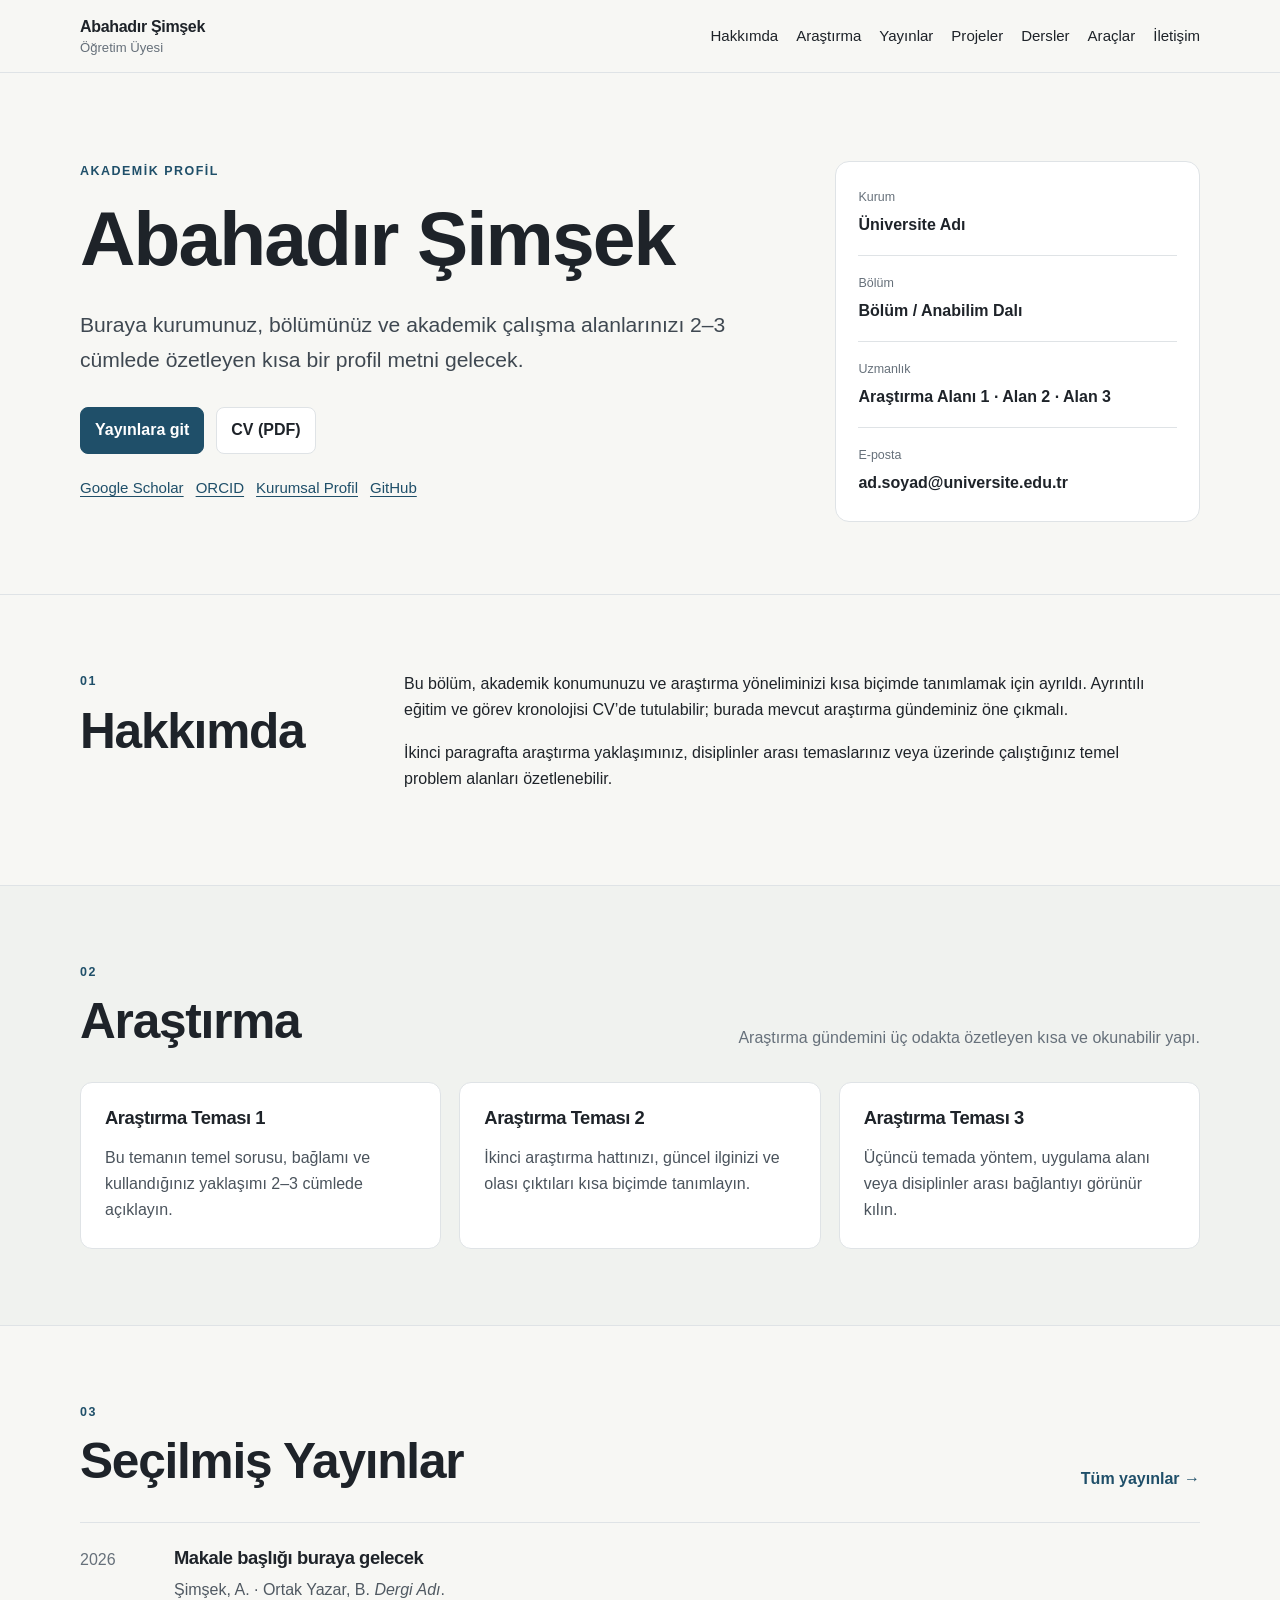
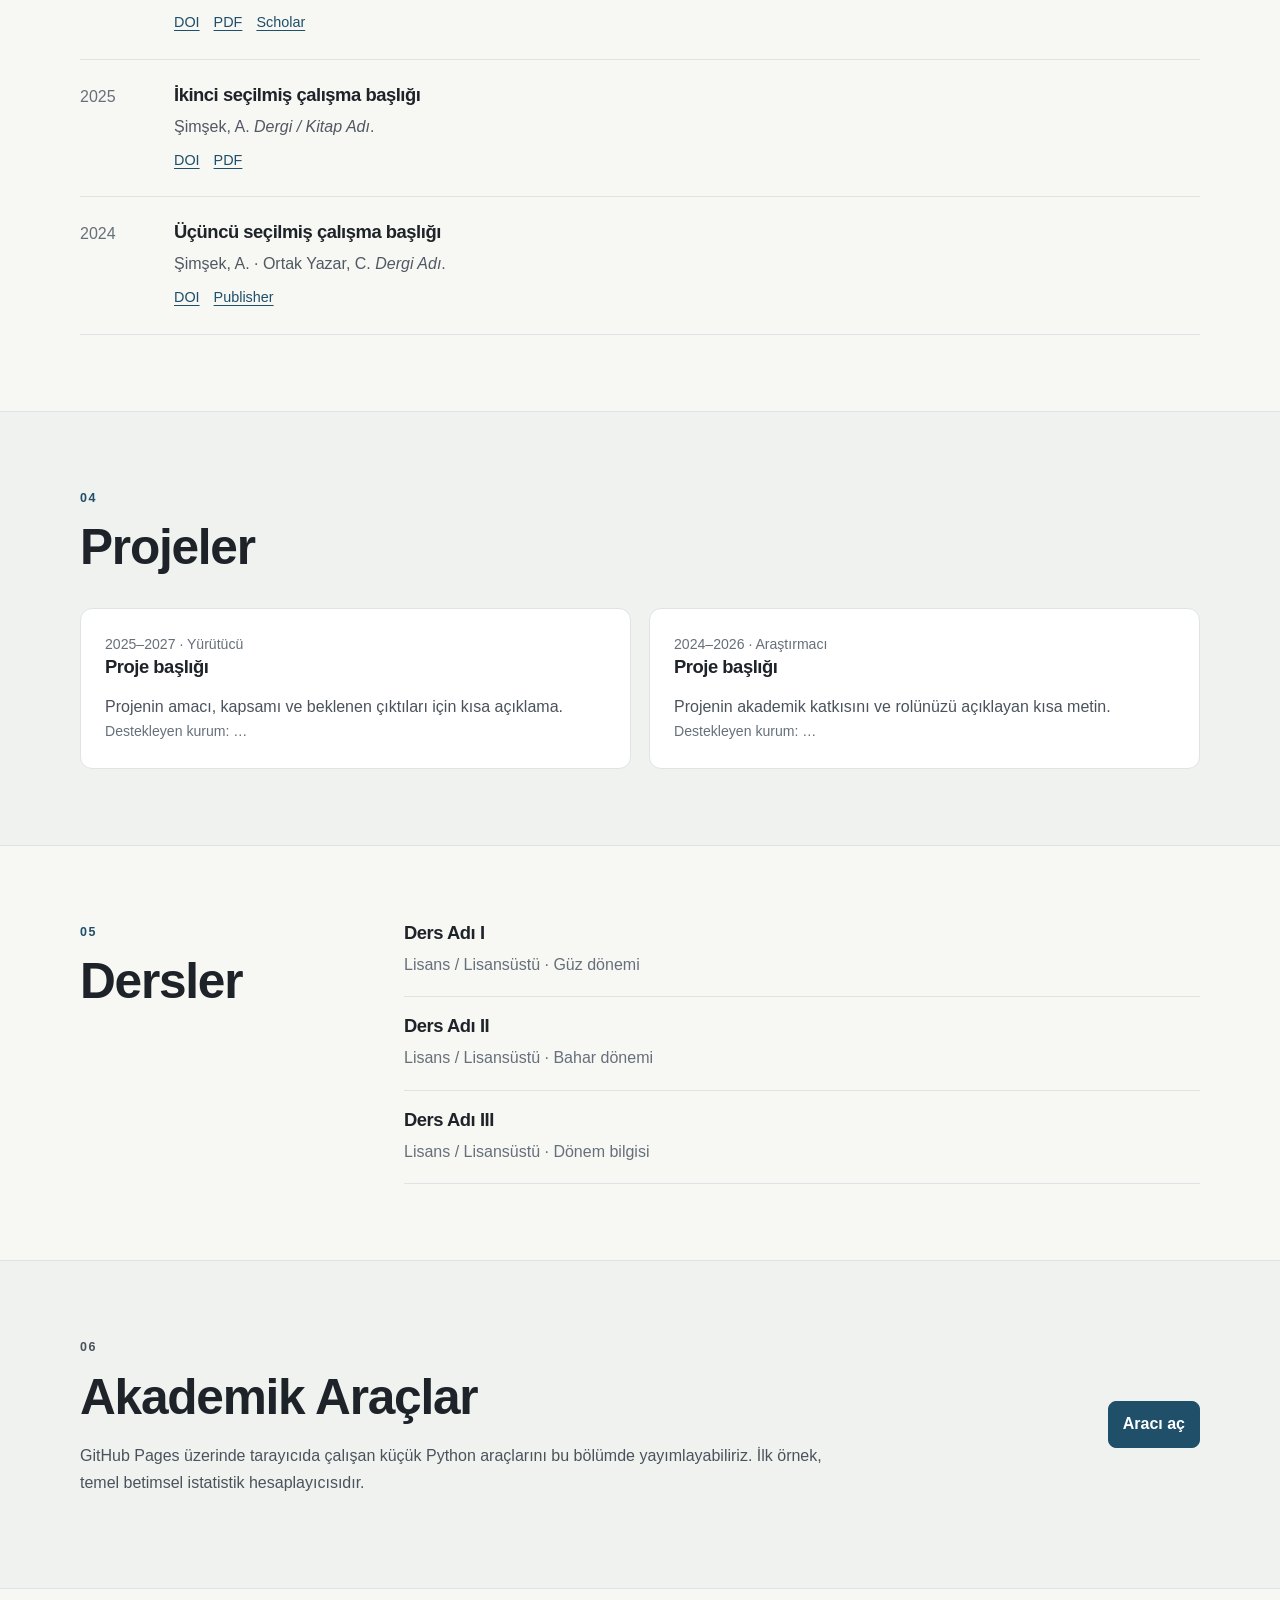
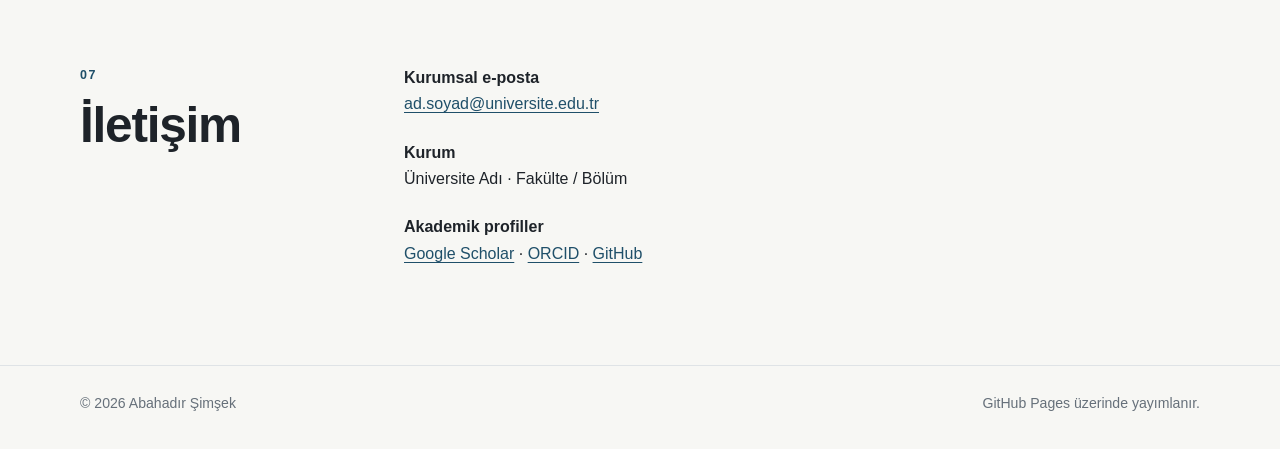
==== index.html @ 6bd39fc2 "Add files via upload" ====
<!doctype html>
<html lang="tr">
<head>
  <meta charset="utf-8">
  <meta name="viewport" content="width=device-width, initial-scale=1">
  <meta name="description" content="Abahadır Şimşek — akademik kişisel web sayfası. Araştırma, yayınlar, projeler, dersler ve akademik araçlar.">
  <title>Abahadır Şimşek | Akademik Profil</title>
  <link rel="stylesheet" href="assets/style.css">
</head>
<body>
  <a class="skip-link" href="#main">İçeriğe geç</a>

  <header class="site-header">
    <div class="container header-inner">
      <a class="brand" href="index.html" aria-label="Ana sayfa">
        <span class="brand-name">Abahadır Şimşek</span>
        <span class="brand-role">Öğretim Üyesi</span>
      </a>

      <nav class="nav" aria-label="Ana menü">
        <a href="#hakkimda">Hakkımda</a>
        <a href="#arastirma">Araştırma</a>
        <a href="#yayinlar">Yayınlar</a>
        <a href="#projeler">Projeler</a>
        <a href="#dersler">Dersler</a>
        <a href="tools.html">Araçlar</a>
        <a href="#iletisim">İletişim</a>
      </nav>
    </div>
  </header>

  <main id="main">
    <section class="hero">
      <div class="container hero-grid">
        <div>
          <p class="eyebrow">Akademik profil</p>
          <h1>Abahadır Şimşek</h1>
          <p class="lead">
            Buraya kurumunuz, bölümünüz ve akademik çalışma alanlarınızı
            2–3 cümlede özetleyen kısa bir profil metni gelecek.
          </p>

          <div class="hero-links" aria-label="Akademik bağlantılar">
            <a class="button primary" href="#yayinlar">Yayınlara git</a>
            <a class="button" href="cv.pdf">CV (PDF)</a>
          </div>

          <div class="profile-links">
            <a href="#" aria-label="Google Scholar profili">Google Scholar</a>
            <a href="#" aria-label="ORCID profili">ORCID</a>
            <a href="#" aria-label="Kurumsal profil">Kurumsal Profil</a>
            <a href="#" aria-label="GitHub profili">GitHub</a>
          </div>
        </div>

        <aside class="summary-card" aria-label="Kısa akademik özet">
          <div class="summary-item">
            <span class="summary-label">Kurum</span>
            <strong>Üniversite Adı</strong>
          </div>
          <div class="summary-item">
            <span class="summary-label">Bölüm</span>
            <strong>Bölüm / Anabilim Dalı</strong>
          </div>
          <div class="summary-item">
            <span class="summary-label">Uzmanlık</span>
            <strong>Araştırma Alanı 1 · Alan 2 · Alan 3</strong>
          </div>
          <div class="summary-item">
            <span class="summary-label">E-posta</span>
            <strong>ad.soyad@universite.edu.tr</strong>
          </div>
        </aside>
      </div>
    </section>

    <section id="hakkimda" class="section">
      <div class="container section-grid">
        <div>
          <p class="section-kicker">01</p>
          <h2>Hakkımda</h2>
        </div>
        <div class="prose">
          <p>
            Bu bölüm, akademik konumunuzu ve araştırma yöneliminizi kısa biçimde
            tanımlamak için ayrıldı. Ayrıntılı eğitim ve görev kronolojisi CV’de
            tutulabilir; burada mevcut araştırma gündeminiz öne çıkmalı.
          </p>
          <p>
            İkinci paragrafta araştırma yaklaşımınız, disiplinler arası temaslarınız
            veya üzerinde çalıştığınız temel problem alanları özetlenebilir.
          </p>
        </div>
      </div>
    </section>

    <section id="arastirma" class="section alt">
      <div class="container">
        <div class="section-heading">
          <div>
            <p class="section-kicker">02</p>
            <h2>Araştırma</h2>
          </div>
          <p class="section-intro">Araştırma gündemini üç odakta özetleyen kısa ve okunabilir yapı.</p>
        </div>

        <div class="cards three">
          <article class="card">
            <h3>Araştırma Teması 1</h3>
            <p>Bu temanın temel sorusu, bağlamı ve kullandığınız yaklaşımı 2–3 cümlede açıklayın.</p>
          </article>
          <article class="card">
            <h3>Araştırma Teması 2</h3>
            <p>İkinci araştırma hattınızı, güncel ilginizi ve olası çıktıları kısa biçimde tanımlayın.</p>
          </article>
          <article class="card">
            <h3>Araştırma Teması 3</h3>
            <p>Üçüncü temada yöntem, uygulama alanı veya disiplinler arası bağlantıyı görünür kılın.</p>
          </article>
        </div>
      </div>
    </section>

    <section id="yayinlar" class="section">
      <div class="container">
        <div class="section-heading">
          <div>
            <p class="section-kicker">03</p>
            <h2>Seçilmiş Yayınlar</h2>
          </div>
          <a class="text-link" href="#">Tüm yayınlar →</a>
        </div>

        <div class="publication-list">
          <article class="publication">
            <span class="pub-year">2026</span>
            <div>
              <h3>Makale başlığı buraya gelecek</h3>
              <p>Şimşek, A. · Ortak Yazar, B. <em>Dergi Adı</em>.</p>
              <div class="pub-links">
                <a href="#">DOI</a>
                <a href="#">PDF</a>
                <a href="#">Scholar</a>
              </div>
            </div>
          </article>

          <article class="publication">
            <span class="pub-year">2025</span>
            <div>
              <h3>İkinci seçilmiş çalışma başlığı</h3>
              <p>Şimşek, A. <em>Dergi / Kitap Adı</em>.</p>
              <div class="pub-links">
                <a href="#">DOI</a>
                <a href="#">PDF</a>
              </div>
            </div>
          </article>

          <article class="publication">
            <span class="pub-year">2024</span>
            <div>
              <h3>Üçüncü seçilmiş çalışma başlığı</h3>
              <p>Şimşek, A. · Ortak Yazar, C. <em>Dergi Adı</em>.</p>
              <div class="pub-links">
                <a href="#">DOI</a>
                <a href="#">Publisher</a>
              </div>
            </div>
          </article>
        </div>
      </div>
    </section>

    <section id="projeler" class="section alt">
      <div class="container">
        <div class="section-heading">
          <div>
            <p class="section-kicker">04</p>
            <h2>Projeler</h2>
          </div>
        </div>

        <div class="cards two">
          <article class="card">
            <p class="meta">2025–2027 · Yürütücü</p>
            <h3>Proje başlığı</h3>
            <p>Projenin amacı, kapsamı ve beklenen çıktıları için kısa açıklama.</p>
            <p class="meta">Destekleyen kurum: …</p>
          </article>
          <article class="card">
            <p class="meta">2024–2026 · Araştırmacı</p>
            <h3>Proje başlığı</h3>
            <p>Projenin akademik katkısını ve rolünüzü açıklayan kısa metin.</p>
            <p class="meta">Destekleyen kurum: …</p>
          </article>
        </div>
      </div>
    </section>

    <section id="dersler" class="section">
      <div class="container section-grid">
        <div>
          <p class="section-kicker">05</p>
          <h2>Dersler</h2>
        </div>
        <div class="course-list">
          <article>
            <h3>Ders Adı I</h3>
            <p>Lisans / Lisansüstü · Güz dönemi</p>
          </article>
          <article>
            <h3>Ders Adı II</h3>
            <p>Lisans / Lisansüstü · Bahar dönemi</p>
          </article>
          <article>
            <h3>Ders Adı III</h3>
            <p>Lisans / Lisansüstü · Dönem bilgisi</p>
          </article>
        </div>
      </div>
    </section>

    <section class="section alt">
      <div class="container tools-callout">
        <div>
          <p class="section-kicker">06</p>
          <h2>Akademik Araçlar</h2>
          <p>
            GitHub Pages üzerinde tarayıcıda çalışan küçük Python araçlarını
            bu bölümde yayımlayabiliriz. İlk örnek, temel betimsel istatistik hesaplayıcısıdır.
          </p>
        </div>
        <a class="button primary" href="tools.html">Aracı aç</a>
      </div>
    </section>

    <section id="iletisim" class="section">
      <div class="container section-grid">
        <div>
          <p class="section-kicker">07</p>
          <h2>İletişim</h2>
        </div>
        <div class="contact-block">
          <p><strong>Kurumsal e-posta</strong><br><a href="mailto:ad.soyad@universite.edu.tr">ad.soyad@universite.edu.tr</a></p>
          <p><strong>Kurum</strong><br>Üniversite Adı · Fakülte / Bölüm</p>
          <p><strong>Akademik profiller</strong><br>
            <a href="#">Google Scholar</a> ·
            <a href="#">ORCID</a> ·
            <a href="#">GitHub</a>
          </p>
        </div>
      </div>
    </section>
  </main>

  <footer class="site-footer">
    <div class="container footer-inner">
      <span>© <span id="year"></span> Abahadır Şimşek</span>
      <span>GitHub Pages üzerinde yayımlanır.</span>
    </div>
  </footer>

  <script>
    document.getElementById("year").textContent = new Date().getFullYear();
  </script>
</body>
</html>
---- assets/style.css ----
/* Abahadır Şimşek — sade akademik tema */
:root {
  --bg: #f7f7f4;
  --surface: #ffffff;
  --text: #1e2329;
  --muted: #66707a;
  --line: #dfe3e6;
  --accent: #1f4f69;
  --accent-dark: #173b4e;
  --max: 1120px;
}

* { box-sizing: border-box; }
html { scroll-behavior: smooth; }

body {
  margin: 0;
  background: var(--bg);
  color: var(--text);
  font-family: Inter, ui-sans-serif, -apple-system, BlinkMacSystemFont, "Segoe UI", sans-serif;
  line-height: 1.65;
  -webkit-font-smoothing: antialiased;
}

a { color: var(--accent); text-underline-offset: 3px; }
a:hover { color: var(--accent-dark); }

.container {
  width: min(calc(100% - 40px), var(--max));
  margin-inline: auto;
}

.skip-link {
  position: absolute;
  left: -9999px;
  top: 0;
}
.skip-link:focus {
  left: 16px;
  top: 16px;
  z-index: 999;
  background: var(--surface);
  padding: 10px 14px;
  border: 1px solid var(--line);
}

.site-header {
  position: sticky;
  top: 0;
  z-index: 20;
  background: rgba(247,247,244,.94);
  backdrop-filter: blur(10px);
  border-bottom: 1px solid var(--line);
}

.header-inner {
  min-height: 72px;
  display: flex;
  align-items: center;
  justify-content: space-between;
  gap: 24px;
}

.brand {
  display: flex;
  flex-direction: column;
  text-decoration: none;
  color: var(--text);
  line-height: 1.2;
}
.brand-name { font-weight: 760; letter-spacing: -.02em; }
.brand-role { color: var(--muted); font-size: .82rem; margin-top: 4px; }

.nav {
  display: flex;
  gap: 18px;
  flex-wrap: wrap;
  justify-content: flex-end;
}
.nav a {
  color: var(--text);
  text-decoration: none;
  font-size: .94rem;
}
.nav a:hover { color: var(--accent); }

.hero {
  padding: 88px 0 72px;
  border-bottom: 1px solid var(--line);
}

.hero-grid {
  display: grid;
  grid-template-columns: minmax(0, 1.5fr) minmax(280px, .8fr);
  gap: 72px;
  align-items: start;
}

.eyebrow, .section-kicker {
  margin: 0 0 10px;
  color: var(--accent);
  font-size: .78rem;
  font-weight: 750;
  letter-spacing: .12em;
  text-transform: uppercase;
}

h1, h2, h3 { line-height: 1.2; letter-spacing: -.025em; }
h1 { font-size: clamp(2.7rem, 6vw, 5rem); margin: 0; font-weight: 760; }
h2 { font-size: clamp(2rem, 4vw, 3.1rem); margin: 0; }
h3 { font-size: 1.15rem; margin: 0 0 8px; }

.lead {
  max-width: 760px;
  margin: 24px 0 0;
  color: #3f4851;
  font-size: clamp(1.1rem, 2vw, 1.32rem);
}

.hero-links, .profile-links {
  display: flex;
  gap: 12px;
  flex-wrap: wrap;
}
.hero-links { margin-top: 30px; }
.profile-links { margin-top: 22px; font-size: .94rem; }

.button {
  display: inline-flex;
  align-items: center;
  justify-content: center;
  min-height: 42px;
  padding: 9px 14px;
  border: 1px solid var(--line);
  border-radius: 8px;
  text-decoration: none;
  background: var(--surface);
  color: var(--text);
  font-weight: 650;
}
.button.primary {
  background: var(--accent);
  border-color: var(--accent);
  color: #fff;
}
.button.primary:hover { background: var(--accent-dark); color: #fff; }

.summary-card {
  background: var(--surface);
  border: 1px solid var(--line);
  border-radius: 14px;
  padding: 8px 22px;
}
.summary-item {
  padding: 17px 0;
  border-bottom: 1px solid var(--line);
}
.summary-item:last-child { border-bottom: 0; }
.summary-label {
  display: block;
  color: var(--muted);
  font-size: .78rem;
  margin-bottom: 4px;
}

.section { padding: 76px 0; }
.section.alt {
  background: #f0f2ef;
  border-top: 1px solid var(--line);
  border-bottom: 1px solid var(--line);
}

.section-grid {
  display: grid;
  grid-template-columns: 260px minmax(0, 1fr);
  gap: 64px;
}

.section-heading {
  display: flex;
  align-items: end;
  justify-content: space-between;
  gap: 30px;
  margin-bottom: 30px;
}

.section-intro {
  max-width: 500px;
  color: var(--muted);
  margin: 0;
}

.prose { max-width: 760px; }
.prose p:first-child { margin-top: 0; }

.cards {
  display: grid;
  gap: 18px;
}
.cards.three { grid-template-columns: repeat(3, 1fr); }
.cards.two { grid-template-columns: repeat(2, 1fr); }

.card {
  background: var(--surface);
  border: 1px solid var(--line);
  border-radius: 12px;
  padding: 24px;
}
.card p { margin-bottom: 0; color: #4a535c; }

.publication-list {
  border-top: 1px solid var(--line);
}
.publication {
  display: grid;
  grid-template-columns: 76px minmax(0, 1fr);
  gap: 18px;
  padding: 24px 0;
  border-bottom: 1px solid var(--line);
}
.pub-year {
  color: var(--muted);
  font-variant-numeric: tabular-nums;
}
.publication p { margin: 5px 0 8px; color: #505962; }
.pub-links { display: flex; gap: 14px; flex-wrap: wrap; font-size: .9rem; }

.meta {
  color: var(--muted) !important;
  font-size: .88rem;
  margin-top: 0;
}

.course-list article {
  padding: 18px 0;
  border-bottom: 1px solid var(--line);
}
.course-list article:first-child { padding-top: 0; }
.course-list p { margin: 4px 0 0; color: var(--muted); }

.tools-callout {
  display: flex;
  align-items: center;
  justify-content: space-between;
  gap: 40px;
}
.tools-callout p { max-width: 760px; color: #4a535c; }

.contact-block p { margin: 0 0 22px; }

.text-link { font-weight: 650; text-decoration: none; }

.site-footer {
  border-top: 1px solid var(--line);
  padding: 26px 0 34px;
  color: var(--muted);
  font-size: .88rem;
}
.footer-inner {
  display: flex;
  justify-content: space-between;
  gap: 20px;
  flex-wrap: wrap;
}

.tool-shell {
  max-width: 820px;
  margin: 0 auto;
}
.tool-panel {
  background: var(--surface);
  border: 1px solid var(--line);
  border-radius: 14px;
  padding: 26px;
}
.field-label {
  display: block;
  font-weight: 700;
  margin-bottom: 8px;
}
textarea {
  width: 100%;
  min-height: 140px;
  resize: vertical;
  border: 1px solid #cdd3d8;
  border-radius: 8px;
  padding: 12px;
  font: inherit;
  background: #fff;
  color: var(--text);
}
.tool-actions { margin-top: 14px; display: flex; gap: 10px; flex-wrap: wrap; }
.result {
  margin-top: 20px;
  border-top: 1px solid var(--line);
  padding-top: 20px;
  min-height: 60px;
}
.result-grid {
  display: grid;
  grid-template-columns: repeat(4, 1fr);
  gap: 12px;
}
.metric {
  border: 1px solid var(--line);
  border-radius: 10px;
  padding: 14px;
  background: #fafaf8;
}
.metric span { display: block; color: var(--muted); font-size: .78rem; }
.metric strong { display: block; margin-top: 4px; font-size: 1.1rem; }

@media (max-width: 900px) {
  .header-inner { align-items: flex-start; flex-direction: column; padding: 16px 0; }
  .nav { justify-content: flex-start; }
  .hero-grid, .section-grid { grid-template-columns: 1fr; gap: 34px; }
  .cards.three { grid-template-columns: 1fr; }
  .cards.two { grid-template-columns: 1fr; }
  .result-grid { grid-template-columns: repeat(2, 1fr); }
}

@media (max-width: 620px) {
  .container { width: min(calc(100% - 28px), var(--max)); }
  .hero { padding: 58px 0 48px; }
  .section { padding: 56px 0; }
  .section-heading, .tools-callout { align-items: flex-start; flex-direction: column; }
  .publication { grid-template-columns: 1fr; gap: 6px; }
  .result-grid { grid-template-columns: 1fr; }
}
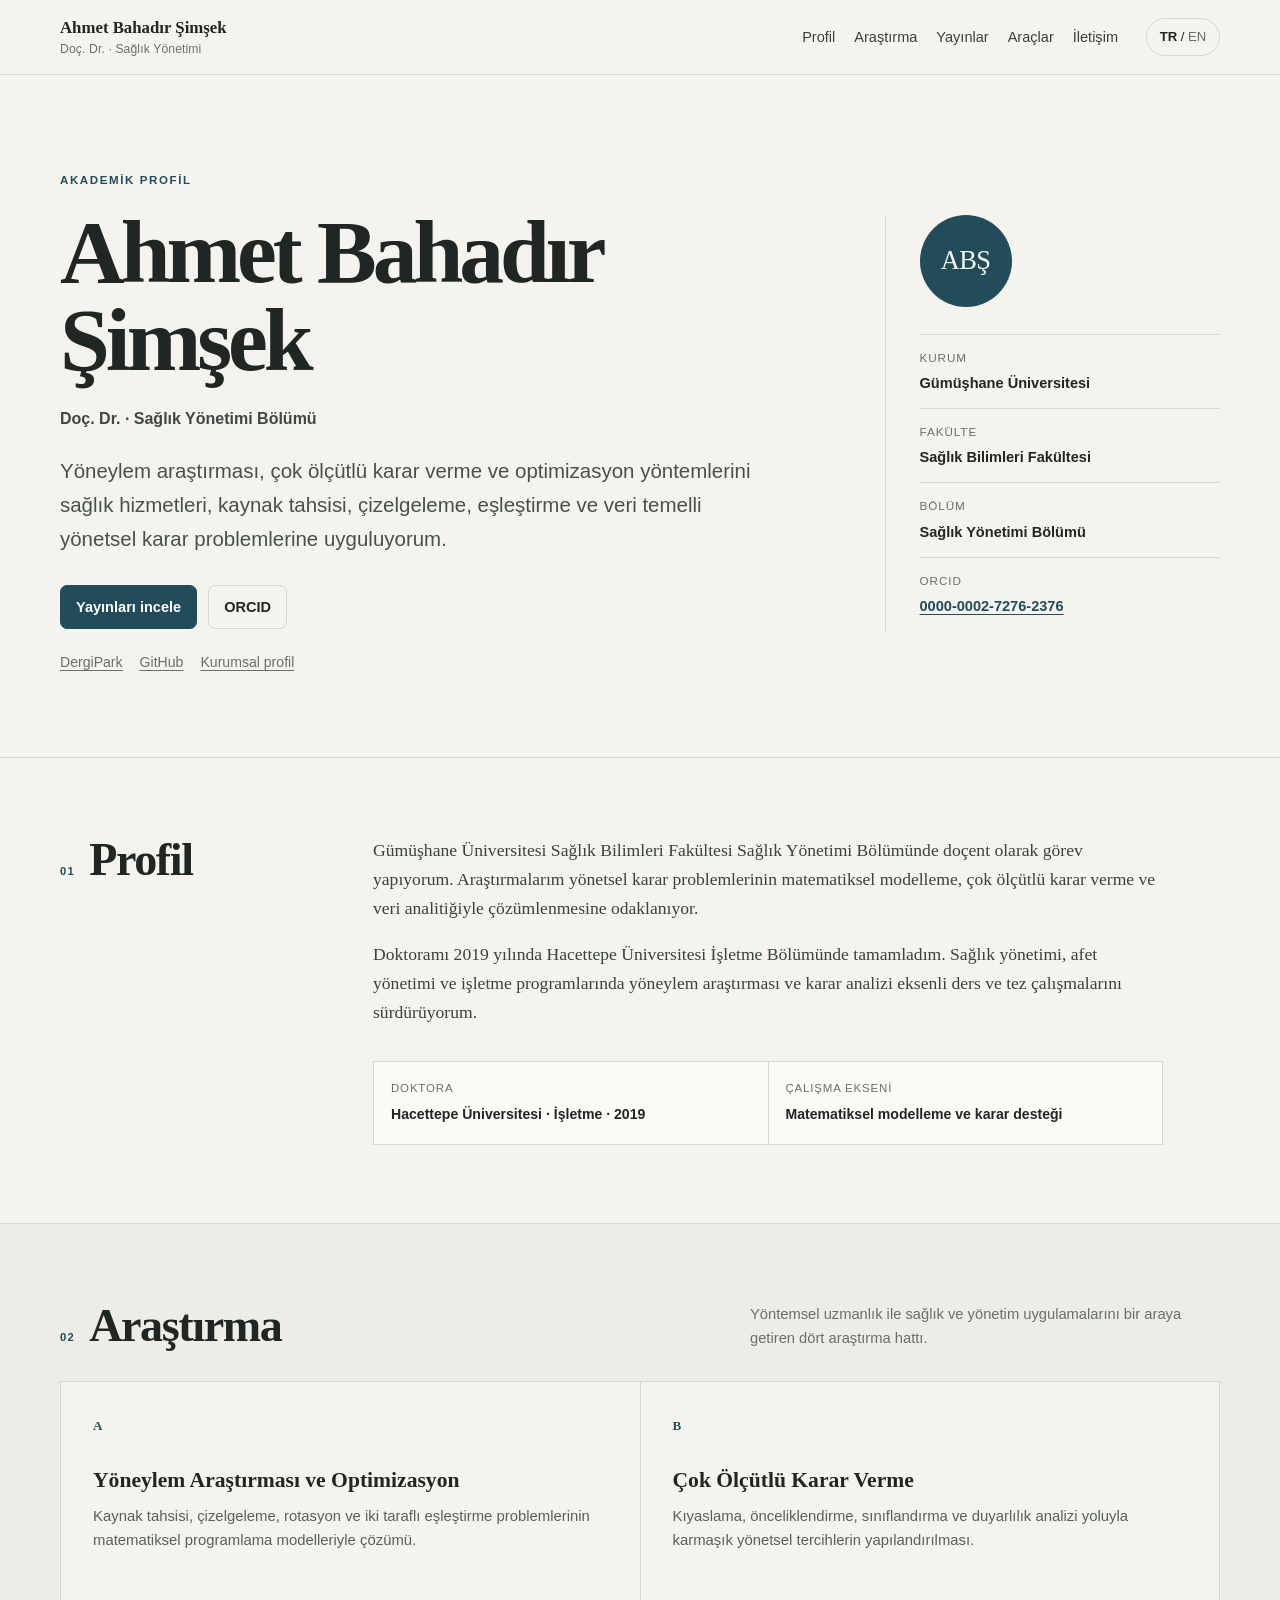
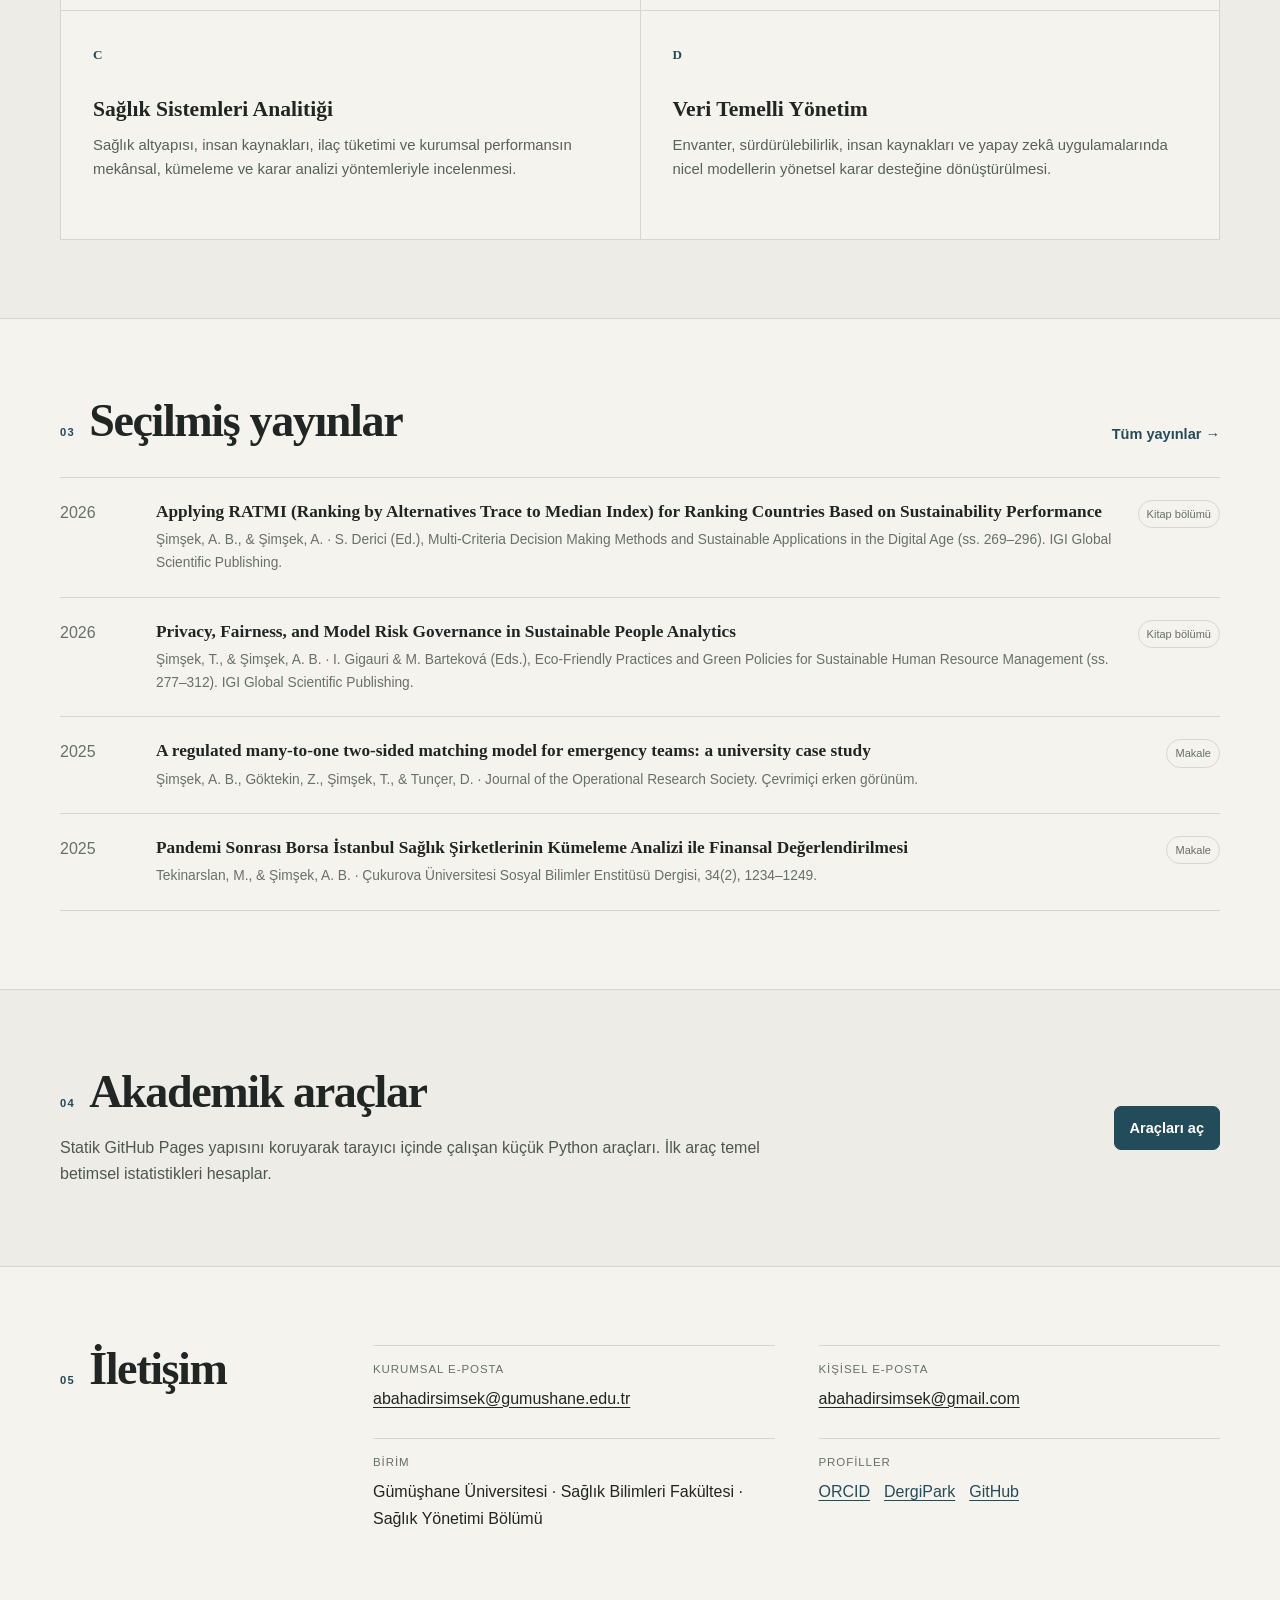
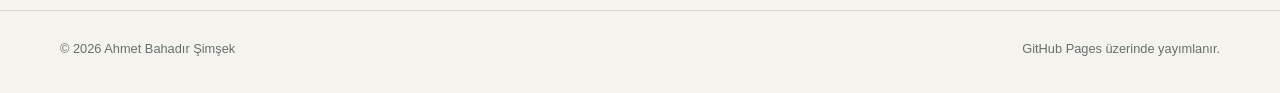
==== commit 7822760b: "Add files via upload" ====
--- a/index.html
+++ b/index.html
@@ -3,266 +3,260 @@
 <head>
   <meta charset="utf-8">
   <meta name="viewport" content="width=device-width, initial-scale=1">
-  <meta name="description" content="Abahadır Şimşek — akademik kişisel web sayfası. Araştırma, yayınlar, projeler, dersler ve akademik araçlar.">
-  <title>Abahadır Şimşek | Akademik Profil</title>
+  <meta name="description" content="Doç. Dr. Ahmet Bahadır Şimşek — Gümüşhane Üniversitesi, Sağlık Yönetimi. Yöneylem araştırması, çok ölçütlü karar verme, nicel karar yöntemleri ve optimizasyon.">
+  <meta name="theme-color" content="#f5f3ee">
+  <title>Ahmet Bahadır Şimşek | Akademik Profil</title>
   <link rel="stylesheet" href="assets/style.css">
+  <script type="application/ld+json">
+  {
+    "@context": "https://schema.org",
+    "@type": "Person",
+    "name": "Ahmet Bahadır Şimşek",
+    "honorificPrefix": "Doç. Dr.",
+    "jobTitle": "Associate Professor",
+    "email": "mailto:abahadirsimsek@gumushane.edu.tr",
+    "affiliation": {
+      "@type": "CollegeOrUniversity",
+      "name": "Gümüşhane Üniversitesi"
+    },
+    "sameAs": [
+      "https://orcid.org/0000-0002-7276-2376",
+      "https://dergipark.org.tr/tr/pub/@abahadirsimsek",
+      "https://github.com/abahadirsimsek",
+      "https://saglikyonetimi.gumushane.edu.tr/sayfa/akademik-personel"
+    ]
+  }
+  </script>
 </head>
 <body>
-  <a class="skip-link" href="#main">İçeriğe geç</a>
+  <a class="skip-link" href="#main" data-tr="İçeriğe geç" data-en="Skip to content">İçeriğe geç</a>
 
   <header class="site-header">
-    <div class="container header-inner">
-      <a class="brand" href="index.html" aria-label="Ana sayfa">
-        <span class="brand-name">Abahadır Şimşek</span>
-        <span class="brand-role">Öğretim Üyesi</span>
+    <div class="shell header-inner">
+      <a class="identity" href="index.html" aria-label="Ahmet Bahadır Şimşek">
+        <span class="identity-name">Ahmet Bahadır Şimşek</span>
+        <span class="identity-role" data-tr="Doç. Dr. · Sağlık Yönetimi" data-en="Associate Professor · Health Care Management">Doç. Dr. · Sağlık Yönetimi</span>
       </a>
 
       <nav class="nav" aria-label="Ana menü">
-        <a href="#hakkimda">Hakkımda</a>
-        <a href="#arastirma">Araştırma</a>
-        <a href="#yayinlar">Yayınlar</a>
-        <a href="#projeler">Projeler</a>
-        <a href="#dersler">Dersler</a>
-        <a href="tools.html">Araçlar</a>
-        <a href="#iletisim">İletişim</a>
+        <a href="#profil" data-tr="Profil" data-en="Profile">Profil</a>
+        <a href="#arastirma" data-tr="Araştırma" data-en="Research">Araştırma</a>
+        <a href="publications.html" data-tr="Yayınlar" data-en="Publications">Yayınlar</a>
+        <a href="tools.html" data-tr="Araçlar" data-en="Tools">Araçlar</a>
+        <a href="#iletisim" data-tr="İletişim" data-en="Contact">İletişim</a>
       </nav>
+
+      <button class="lang-toggle" type="button" data-lang-toggle aria-label="Switch language">
+        <span class="lang-current">TR</span><span aria-hidden="true"> / </span><span class="lang-other">EN</span>
+      </button>
     </div>
   </header>
 
   <main id="main">
     <section class="hero">
-      <div class="container hero-grid">
+      <div class="shell hero-grid">
+        <div class="hero-copy">
+          <p class="eyebrow" data-tr="Akademik profil" data-en="Academic profile">Akademik profil</p>
+          <h1>Ahmet Bahadır Şimşek</h1>
+          <p class="hero-role" data-tr="Doç. Dr. · Sağlık Yönetimi Bölümü" data-en="Associate Professor · Department of Health Care Management">Doç. Dr. · Sağlık Yönetimi Bölümü</p>
+          <p class="lead"
+             data-tr="Yöneylem araştırması, çok ölçütlü karar verme ve optimizasyon yöntemlerini sağlık hizmetleri, kaynak tahsisi, çizelgeleme, eşleştirme ve veri temelli yönetsel karar problemlerine uyguluyorum."
+             data-en="I apply operations research, multi-criteria decision analysis, and optimization methods to healthcare, resource allocation, scheduling, matching, and data-driven managerial decision problems.">
+            Yöneylem araştırması, çok ölçütlü karar verme ve optimizasyon yöntemlerini sağlık hizmetleri, kaynak tahsisi, çizelgeleme, eşleştirme ve veri temelli yönetsel karar problemlerine uyguluyorum.
+          </p>
+
+          <div class="hero-actions">
+            <a class="button primary" href="publications.html" data-tr="Yayınları incele" data-en="View publications">Yayınları incele</a>
+            <a class="button ghost" href="https://orcid.org/0000-0002-7276-2376" target="_blank" rel="me noopener">ORCID</a>
+          </div>
+
+          <div class="micro-links">
+            <a href="https://dergipark.org.tr/tr/pub/@abahadirsimsek" target="_blank" rel="noopener">DergiPark</a>
+            <a href="https://github.com/abahadirsimsek" target="_blank" rel="me noopener">GitHub</a>
+            <a href="https://saglikyonetimi.gumushane.edu.tr/sayfa/akademik-personel" target="_blank" rel="noopener" data-tr="Kurumsal profil" data-en="Institutional profile">Kurumsal profil</a>
+          </div>
+        </div>
+
+        <aside class="profile-aside">
+          <div class="monogram" aria-hidden="true">ABŞ</div>
+          <dl class="facts">
+            <div>
+              <dt data-tr="Kurum" data-en="Institution">Kurum</dt>
+              <dd data-tr="Gümüşhane Üniversitesi" data-en="Gümüşhane University">Gümüşhane Üniversitesi</dd>
+            </div>
+            <div>
+              <dt data-tr="Fakülte" data-en="Faculty">Fakülte</dt>
+              <dd data-tr="Sağlık Bilimleri Fakültesi" data-en="Faculty of Health Sciences">Sağlık Bilimleri Fakültesi</dd>
+            </div>
+            <div>
+              <dt data-tr="Bölüm" data-en="Department">Bölüm</dt>
+              <dd data-tr="Sağlık Yönetimi Bölümü" data-en="Department of Health Care Management">Sağlık Yönetimi Bölümü</dd>
+            </div>
+            <div>
+              <dt>ORCID</dt>
+              <dd><a href="https://orcid.org/0000-0002-7276-2376" target="_blank" rel="me noopener">0000-0002-7276-2376</a></dd>
+            </div>
+          </dl>
+        </aside>
+      </div>
+    </section>
+
+    <section id="profil" class="section">
+      <div class="shell split">
+        <div class="section-label">
+          <span>01</span>
+          <h2 data-tr="Profil" data-en="Profile">Profil</h2>
+        </div>
+        <div class="prose">
+          <p data-tr="Gümüşhane Üniversitesi Sağlık Bilimleri Fakültesi Sağlık Yönetimi Bölümünde doçent olarak görev yapıyorum. Araştırmalarım yönetsel karar problemlerinin matematiksel modelleme, çok ölçütlü karar verme ve veri analitiğiyle çözümlenmesine odaklanıyor."
+             data-en="I am an Associate Professor in the Department of Health Care Management, Faculty of Health Sciences, Gümüşhane University. My research focuses on addressing managerial decision problems through mathematical modelling, multi-criteria decision analysis, and data analytics.">
+            Gümüşhane Üniversitesi Sağlık Bilimleri Fakültesi Sağlık Yönetimi Bölümünde doçent olarak görev yapıyorum. Araştırmalarım yönetsel karar problemlerinin matematiksel modelleme, çok ölçütlü karar verme ve veri analitiğiyle çözümlenmesine odaklanıyor.
+          </p>
+          <p data-tr="Doktoramı 2019 yılında Hacettepe Üniversitesi İşletme Bölümünde tamamladım. Sağlık yönetimi, afet yönetimi ve işletme programlarında yöneylem araştırması ve karar analizi eksenli ders ve tez çalışmalarını sürdürüyorum."
+             data-en="I received my PhD from Hacettepe University, Department of Business Administration, in 2019. My teaching and thesis supervision span operations research and decision analysis across health management, disaster management, and business programmes.">
+            Doktoramı 2019 yılında Hacettepe Üniversitesi İşletme Bölümünde tamamladım. Sağlık yönetimi, afet yönetimi ve işletme programlarında yöneylem araştırması ve karar analizi eksenli ders ve tez çalışmalarını sürdürüyorum.
+          </p>
+
+          <div class="profile-strip">
+            <div>
+              <span data-tr="Doktora" data-en="PhD">Doktora</span>
+              <strong data-tr="Hacettepe Üniversitesi · İşletme · 2019" data-en="Hacettepe University · Business Administration · 2019">Hacettepe Üniversitesi · İşletme · 2019</strong>
+            </div>
+            <div>
+              <span data-tr="Çalışma ekseni" data-en="Research orientation">Çalışma ekseni</span>
+              <strong data-tr="Matematiksel modelleme ve karar desteği" data-en="Mathematical modelling and decision support">Matematiksel modelleme ve karar desteği</strong>
+            </div>
+          </div>
+        </div>
+      </div>
+    </section>
+
+    <section id="arastirma" class="section tint">
+      <div class="shell">
+        <div class="section-head">
+          <div class="section-label">
+            <span>02</span>
+            <h2 data-tr="Araştırma" data-en="Research">Araştırma</h2>
+          </div>
+          <p class="section-note"
+             data-tr="Yöntemsel uzmanlık ile sağlık ve yönetim uygulamalarını bir araya getiren dört araştırma hattı."
+             data-en="Four research lines connecting methodological expertise with healthcare and management applications.">
+            Yöntemsel uzmanlık ile sağlık ve yönetim uygulamalarını bir araya getiren dört araştırma hattı.
+          </p>
+        </div>
+
+        <div class="research-grid">
+          <article class="research-card">
+            <span class="research-index">A</span>
+            <h3 data-tr="Yöneylem Araştırması ve Optimizasyon" data-en="Operations Research & Optimization">Yöneylem Araştırması ve Optimizasyon</h3>
+            <p data-tr="Kaynak tahsisi, çizelgeleme, rotasyon ve iki taraflı eşleştirme problemlerinin matematiksel programlama modelleriyle çözümü."
+               data-en="Mathematical-programming approaches to resource allocation, scheduling, rotation, and two-sided matching problems.">
+              Kaynak tahsisi, çizelgeleme, rotasyon ve iki taraflı eşleştirme problemlerinin matematiksel programlama modelleriyle çözümü.
+            </p>
+          </article>
+
+          <article class="research-card">
+            <span class="research-index">B</span>
+            <h3 data-tr="Çok Ölçütlü Karar Verme" data-en="Multi-Criteria Decision Analysis">Çok Ölçütlü Karar Verme</h3>
+            <p data-tr="Kıyaslama, önceliklendirme, sınıflandırma ve duyarlılık analizi yoluyla karmaşık yönetsel tercihlerin yapılandırılması."
+               data-en="Structuring complex managerial preferences through benchmarking, prioritisation, classification, and sensitivity analysis.">
+              Kıyaslama, önceliklendirme, sınıflandırma ve duyarlılık analizi yoluyla karmaşık yönetsel tercihlerin yapılandırılması.
+            </p>
+          </article>
+
+          <article class="research-card">
+            <span class="research-index">C</span>
+            <h3 data-tr="Sağlık Sistemleri Analitiği" data-en="Health Systems Analytics">Sağlık Sistemleri Analitiği</h3>
+            <p data-tr="Sağlık altyapısı, insan kaynakları, ilaç tüketimi ve kurumsal performansın mekânsal, kümeleme ve karar analizi yöntemleriyle incelenmesi."
+               data-en="Analysis of health infrastructure, workforce, pharmaceutical consumption, and organisational performance using spatial, clustering, and decision-analytic methods.">
+              Sağlık altyapısı, insan kaynakları, ilaç tüketimi ve kurumsal performansın mekânsal, kümeleme ve karar analizi yöntemleriyle incelenmesi.
+            </p>
+          </article>
+
+          <article class="research-card">
+            <span class="research-index">D</span>
+            <h3 data-tr="Veri Temelli Yönetim" data-en="Data-Driven Management">Veri Temelli Yönetim</h3>
+            <p data-tr="Envanter, sürdürülebilirlik, insan kaynakları ve yapay zekâ uygulamalarında nicel modellerin yönetsel karar desteğine dönüştürülmesi."
+               data-en="Transforming quantitative models into managerial decision support for inventory, sustainability, human resources, and AI-enabled applications.">
+              Envanter, sürdürülebilirlik, insan kaynakları ve yapay zekâ uygulamalarında nicel modellerin yönetsel karar desteğine dönüştürülmesi.
+            </p>
+          </article>
+        </div>
+      </div>
+    </section>
+
+    <section class="section">
+      <div class="shell">
+        <div class="section-head">
+          <div class="section-label">
+            <span>03</span>
+            <h2 data-tr="Seçilmiş yayınlar" data-en="Selected publications">Seçilmiş yayınlar</h2>
+          </div>
+          <a class="quiet-link" href="publications.html" data-tr="Tüm yayınlar →" data-en="All publications →">Tüm yayınlar →</a>
+        </div>
+        <div class="featured-publications" id="featuredPublications"></div>
+      </div>
+    </section>
+
+    <section class="section tint">
+      <div class="shell tools-banner">
         <div>
-          <p class="eyebrow">Akademik profil</p>
-          <h1>Abahadır Şimşek</h1>
-          <p class="lead">
-            Buraya kurumunuz, bölümünüz ve akademik çalışma alanlarınızı
-            2–3 cümlede özetleyen kısa bir profil metni gelecek.
-          </p>
-
-          <div class="hero-links" aria-label="Akademik bağlantılar">
-            <a class="button primary" href="#yayinlar">Yayınlara git</a>
-            <a class="button" href="cv.pdf">CV (PDF)</a>
-          </div>
-
-          <div class="profile-links">
-            <a href="#" aria-label="Google Scholar profili">Google Scholar</a>
-            <a href="#" aria-label="ORCID profili">ORCID</a>
-            <a href="#" aria-label="Kurumsal profil">Kurumsal Profil</a>
-            <a href="#" aria-label="GitHub profili">GitHub</a>
-          </div>
-        </div>
-
-        <aside class="summary-card" aria-label="Kısa akademik özet">
-          <div class="summary-item">
-            <span class="summary-label">Kurum</span>
-            <strong>Üniversite Adı</strong>
-          </div>
-          <div class="summary-item">
-            <span class="summary-label">Bölüm</span>
-            <strong>Bölüm / Anabilim Dalı</strong>
-          </div>
-          <div class="summary-item">
-            <span class="summary-label">Uzmanlık</span>
-            <strong>Araştırma Alanı 1 · Alan 2 · Alan 3</strong>
-          </div>
-          <div class="summary-item">
-            <span class="summary-label">E-posta</span>
-            <strong>ad.soyad@universite.edu.tr</strong>
-          </div>
-        </aside>
-      </div>
-    </section>
-
-    <section id="hakkimda" class="section">
-      <div class="container section-grid">
-        <div>
-          <p class="section-kicker">01</p>
-          <h2>Hakkımda</h2>
-        </div>
-        <div class="prose">
-          <p>
-            Bu bölüm, akademik konumunuzu ve araştırma yöneliminizi kısa biçimde
-            tanımlamak için ayrıldı. Ayrıntılı eğitim ve görev kronolojisi CV’de
-            tutulabilir; burada mevcut araştırma gündeminiz öne çıkmalı.
-          </p>
-          <p>
-            İkinci paragrafta araştırma yaklaşımınız, disiplinler arası temaslarınız
-            veya üzerinde çalıştığınız temel problem alanları özetlenebilir.
-          </p>
-        </div>
-      </div>
-    </section>
-
-    <section id="arastirma" class="section alt">
-      <div class="container">
-        <div class="section-heading">
-          <div>
-            <p class="section-kicker">02</p>
-            <h2>Araştırma</h2>
-          </div>
-          <p class="section-intro">Araştırma gündemini üç odakta özetleyen kısa ve okunabilir yapı.</p>
-        </div>
-
-        <div class="cards three">
-          <article class="card">
-            <h3>Araştırma Teması 1</h3>
-            <p>Bu temanın temel sorusu, bağlamı ve kullandığınız yaklaşımı 2–3 cümlede açıklayın.</p>
-          </article>
-          <article class="card">
-            <h3>Araştırma Teması 2</h3>
-            <p>İkinci araştırma hattınızı, güncel ilginizi ve olası çıktıları kısa biçimde tanımlayın.</p>
-          </article>
-          <article class="card">
-            <h3>Araştırma Teması 3</h3>
-            <p>Üçüncü temada yöntem, uygulama alanı veya disiplinler arası bağlantıyı görünür kılın.</p>
-          </article>
-        </div>
-      </div>
-    </section>
-
-    <section id="yayinlar" class="section">
-      <div class="container">
-        <div class="section-heading">
-          <div>
-            <p class="section-kicker">03</p>
-            <h2>Seçilmiş Yayınlar</h2>
-          </div>
-          <a class="text-link" href="#">Tüm yayınlar →</a>
-        </div>
-
-        <div class="publication-list">
-          <article class="publication">
-            <span class="pub-year">2026</span>
-            <div>
-              <h3>Makale başlığı buraya gelecek</h3>
-              <p>Şimşek, A. · Ortak Yazar, B. <em>Dergi Adı</em>.</p>
-              <div class="pub-links">
-                <a href="#">DOI</a>
-                <a href="#">PDF</a>
-                <a href="#">Scholar</a>
-              </div>
-            </div>
-          </article>
-
-          <article class="publication">
-            <span class="pub-year">2025</span>
-            <div>
-              <h3>İkinci seçilmiş çalışma başlığı</h3>
-              <p>Şimşek, A. <em>Dergi / Kitap Adı</em>.</p>
-              <div class="pub-links">
-                <a href="#">DOI</a>
-                <a href="#">PDF</a>
-              </div>
-            </div>
-          </article>
-
-          <article class="publication">
-            <span class="pub-year">2024</span>
-            <div>
-              <h3>Üçüncü seçilmiş çalışma başlığı</h3>
-              <p>Şimşek, A. · Ortak Yazar, C. <em>Dergi Adı</em>.</p>
-              <div class="pub-links">
-                <a href="#">DOI</a>
-                <a href="#">Publisher</a>
-              </div>
-            </div>
-          </article>
-        </div>
-      </div>
-    </section>
-
-    <section id="projeler" class="section alt">
-      <div class="container">
-        <div class="section-heading">
-          <div>
-            <p class="section-kicker">04</p>
-            <h2>Projeler</h2>
-          </div>
-        </div>
-
-        <div class="cards two">
-          <article class="card">
-            <p class="meta">2025–2027 · Yürütücü</p>
-            <h3>Proje başlığı</h3>
-            <p>Projenin amacı, kapsamı ve beklenen çıktıları için kısa açıklama.</p>
-            <p class="meta">Destekleyen kurum: …</p>
-          </article>
-          <article class="card">
-            <p class="meta">2024–2026 · Araştırmacı</p>
-            <h3>Proje başlığı</h3>
-            <p>Projenin akademik katkısını ve rolünüzü açıklayan kısa metin.</p>
-            <p class="meta">Destekleyen kurum: …</p>
-          </article>
-        </div>
-      </div>
-    </section>
-
-    <section id="dersler" class="section">
-      <div class="container section-grid">
-        <div>
-          <p class="section-kicker">05</p>
-          <h2>Dersler</h2>
-        </div>
-        <div class="course-list">
-          <article>
-            <h3>Ders Adı I</h3>
-            <p>Lisans / Lisansüstü · Güz dönemi</p>
-          </article>
-          <article>
-            <h3>Ders Adı II</h3>
-            <p>Lisans / Lisansüstü · Bahar dönemi</p>
-          </article>
-          <article>
-            <h3>Ders Adı III</h3>
-            <p>Lisans / Lisansüstü · Dönem bilgisi</p>
-          </article>
-        </div>
-      </div>
-    </section>
-
-    <section class="section alt">
-      <div class="container tools-callout">
-        <div>
-          <p class="section-kicker">06</p>
-          <h2>Akademik Araçlar</h2>
-          <p>
-            GitHub Pages üzerinde tarayıcıda çalışan küçük Python araçlarını
-            bu bölümde yayımlayabiliriz. İlk örnek, temel betimsel istatistik hesaplayıcısıdır.
-          </p>
-        </div>
-        <a class="button primary" href="tools.html">Aracı aç</a>
+          <div class="section-label">
+            <span>04</span>
+            <h2 data-tr="Akademik araçlar" data-en="Academic tools">Akademik araçlar</h2>
+          </div>
+          <p data-tr="Statik GitHub Pages yapısını koruyarak tarayıcı içinde çalışan küçük Python araçları. İlk araç temel betimsel istatistikleri hesaplar."
+             data-en="Small Python tools that run in the browser while preserving the static GitHub Pages architecture. The first tool calculates basic descriptive statistics.">
+            Statik GitHub Pages yapısını koruyarak tarayıcı içinde çalışan küçük Python araçları. İlk araç temel betimsel istatistikleri hesaplar.
+          </p>
+        </div>
+        <a class="button primary" href="tools.html" data-tr="Araçları aç" data-en="Open tools">Araçları aç</a>
       </div>
     </section>
 
     <section id="iletisim" class="section">
-      <div class="container section-grid">
-        <div>
-          <p class="section-kicker">07</p>
-          <h2>İletişim</h2>
-        </div>
-        <div class="contact-block">
-          <p><strong>Kurumsal e-posta</strong><br><a href="mailto:ad.soyad@universite.edu.tr">ad.soyad@universite.edu.tr</a></p>
-          <p><strong>Kurum</strong><br>Üniversite Adı · Fakülte / Bölüm</p>
-          <p><strong>Akademik profiller</strong><br>
-            <a href="#">Google Scholar</a> ·
-            <a href="#">ORCID</a> ·
-            <a href="#">GitHub</a>
-          </p>
+      <div class="shell split">
+        <div class="section-label">
+          <span>05</span>
+          <h2 data-tr="İletişim" data-en="Contact">İletişim</h2>
+        </div>
+        <div class="contact-grid">
+          <div class="contact-item">
+            <span data-tr="Kurumsal e-posta" data-en="Institutional email">Kurumsal e-posta</span>
+            <a href="mailto:abahadirsimsek@gumushane.edu.tr">abahadirsimsek@gumushane.edu.tr</a>
+          </div>
+          <div class="contact-item">
+            <span data-tr="Kişisel e-posta" data-en="Personal email">Kişisel e-posta</span>
+            <a href="mailto:abahadirsimsek@gmail.com">abahadirsimsek@gmail.com</a>
+          </div>
+          <div class="contact-item">
+            <span data-tr="Birim" data-en="Unit">Birim</span>
+            <p data-tr="Gümüşhane Üniversitesi · Sağlık Bilimleri Fakültesi · Sağlık Yönetimi Bölümü"
+               data-en="Gümüşhane University · Faculty of Health Sciences · Department of Health Care Management">
+              Gümüşhane Üniversitesi · Sağlık Bilimleri Fakültesi · Sağlık Yönetimi Bölümü
+            </p>
+          </div>
+          <div class="contact-item">
+            <span data-tr="Profiller" data-en="Profiles">Profiller</span>
+            <p class="inline-links">
+              <a href="https://orcid.org/0000-0002-7276-2376" target="_blank" rel="me noopener">ORCID</a>
+              <a href="https://dergipark.org.tr/tr/pub/@abahadirsimsek" target="_blank" rel="noopener">DergiPark</a>
+              <a href="https://github.com/abahadirsimsek" target="_blank" rel="me noopener">GitHub</a>
+            </p>
+          </div>
         </div>
       </div>
     </section>
   </main>
 
   <footer class="site-footer">
-    <div class="container footer-inner">
-      <span>© <span id="year"></span> Abahadır Şimşek</span>
-      <span>GitHub Pages üzerinde yayımlanır.</span>
+    <div class="shell footer-inner">
+      <span>© <span id="year"></span> Ahmet Bahadır Şimşek</span>
+      <span data-tr="GitHub Pages üzerinde yayımlanır." data-en="Published with GitHub Pages.">GitHub Pages üzerinde yayımlanır.</span>
     </div>
   </footer>
 
-  <script>
-    document.getElementById("year").textContent = new Date().getFullYear();
-  </script>
+  <script src="assets/site.js"></script>
+  <script src="assets/publications.js"></script>
 </body>
 </html>
--- a/assets/style.css
+++ b/assets/style.css
@@ -1,260 +1,705 @@
-/* Abahadır Şimşek — sade akademik tema */
+
 :root {
-  --bg: #f7f7f4;
-  --surface: #ffffff;
-  --text: #1e2329;
-  --muted: #66707a;
-  --line: #dfe3e6;
-  --accent: #1f4f69;
-  --accent-dark: #173b4e;
-  --max: 1120px;
+  --bg: #f5f3ee;
+  --surface: #fbfaf7;
+  --surface-2: #eeece6;
+  --text: #202624;
+  --muted: #66706c;
+  --line: #d7d7d0;
+  --accent: #234c5b;
+  --accent-deep: #183844;
+  --accent-soft: #dfe9e9;
+  --serif: ui-serif, Georgia, Cambria, "Times New Roman", serif;
+  --sans: Inter, ui-sans-serif, -apple-system, BlinkMacSystemFont, "Segoe UI", sans-serif;
+  --max: 1160px;
+  --shadow: 0 18px 50px rgba(30, 38, 36, .07);
 }
 
 * { box-sizing: border-box; }
 html { scroll-behavior: smooth; }
-
 body {
   margin: 0;
   background: var(--bg);
   color: var(--text);
-  font-family: Inter, ui-sans-serif, -apple-system, BlinkMacSystemFont, "Segoe UI", sans-serif;
+  font-family: var(--sans);
   line-height: 1.65;
   -webkit-font-smoothing: antialiased;
 }
-
 a { color: var(--accent); text-underline-offset: 3px; }
-a:hover { color: var(--accent-dark); }
-
-.container {
-  width: min(calc(100% - 40px), var(--max));
+a:hover { color: var(--accent-deep); }
+button, input, textarea { font: inherit; }
+button { cursor: pointer; }
+
+.shell {
+  width: min(calc(100% - 44px), var(--max));
   margin-inline: auto;
 }
 
 .skip-link {
-  position: absolute;
-  left: -9999px;
-  top: 0;
-}
-.skip-link:focus {
+  position: fixed;
   left: 16px;
-  top: 16px;
-  z-index: 999;
-  background: var(--surface);
+  top: -80px;
+  z-index: 200;
   padding: 10px 14px;
-  border: 1px solid var(--line);
-}
+  background: var(--text);
+  color: white;
+  text-decoration: none;
+  border-radius: 6px;
+}
+.skip-link:focus { top: 16px; }
 
 .site-header {
   position: sticky;
   top: 0;
-  z-index: 20;
-  background: rgba(247,247,244,.94);
-  backdrop-filter: blur(10px);
-  border-bottom: 1px solid var(--line);
-}
-
+  z-index: 100;
+  background: rgba(245, 243, 238, .94);
+  backdrop-filter: blur(14px);
+  border-bottom: 1px solid rgba(120, 125, 120, .22);
+}
 .header-inner {
-  min-height: 72px;
-  display: flex;
+  min-height: 74px;
+  display: grid;
+  grid-template-columns: auto 1fr auto;
   align-items: center;
-  justify-content: space-between;
-  gap: 24px;
-}
-
-.brand {
-  display: flex;
+  gap: 28px;
+}
+.identity {
+  display: inline-flex;
   flex-direction: column;
-  text-decoration: none;
-  color: var(--text);
-  line-height: 1.2;
-}
-.brand-name { font-weight: 760; letter-spacing: -.02em; }
-.brand-role { color: var(--muted); font-size: .82rem; margin-top: 4px; }
-
-.nav {
-  display: flex;
-  gap: 18px;
-  flex-wrap: wrap;
-  justify-content: flex-end;
-}
-.nav a {
   color: var(--text);
   text-decoration: none;
-  font-size: .94rem;
+  line-height: 1.16;
+  white-space: nowrap;
+}
+.identity-name { font-family: var(--serif); font-weight: 700; font-size: 1.05rem; }
+.identity-role { margin-top: 4px; color: var(--muted); font-size: .76rem; letter-spacing: .01em; }
+
+.nav {
+  display: flex;
+  justify-content: flex-end;
+  align-items: center;
+  gap: 19px;
+  min-width: 0;
+}
+.nav a {
+  color: #38413e;
+  font-size: .91rem;
+  text-decoration: none;
 }
 .nav a:hover { color: var(--accent); }
 
+.lang-toggle {
+  min-width: 74px;
+  padding: 7px 10px;
+  border: 1px solid var(--line);
+  background: transparent;
+  color: var(--text);
+  border-radius: 999px;
+  font-size: .82rem;
+}
+.lang-toggle:hover { border-color: #aeb4b1; background: rgba(255,255,255,.38); }
+.lang-current { font-weight: 750; }
+.lang-other { color: var(--muted); }
+
 .hero {
-  padding: 88px 0 72px;
+  padding: 96px 0 82px;
   border-bottom: 1px solid var(--line);
 }
-
 .hero-grid {
   display: grid;
-  grid-template-columns: minmax(0, 1.5fr) minmax(280px, .8fr);
-  gap: 72px;
-  align-items: start;
-}
-
-.eyebrow, .section-kicker {
-  margin: 0 0 10px;
+  grid-template-columns: minmax(0, 1.55fr) minmax(300px, .72fr);
+  gap: clamp(48px, 8vw, 104px);
+  align-items: center;
+}
+.eyebrow {
+  margin: 0 0 18px;
   color: var(--accent);
-  font-size: .78rem;
-  font-weight: 750;
-  letter-spacing: .12em;
   text-transform: uppercase;
-}
-
-h1, h2, h3 { line-height: 1.2; letter-spacing: -.025em; }
-h1 { font-size: clamp(2.7rem, 6vw, 5rem); margin: 0; font-weight: 760; }
-h2 { font-size: clamp(2rem, 4vw, 3.1rem); margin: 0; }
-h3 { font-size: 1.15rem; margin: 0 0 8px; }
-
+  letter-spacing: .14em;
+  font-size: .72rem;
+  font-weight: 800;
+}
+h1, h2, h3 { color: var(--text); }
+h1 {
+  margin: 0;
+  font-family: var(--serif);
+  font-size: clamp(3rem, 7vw, 6.25rem);
+  font-weight: 600;
+  line-height: .98;
+  letter-spacing: -.045em;
+}
+.hero-role {
+  margin: 22px 0 0;
+  color: #3d4844;
+  font-size: 1rem;
+  font-weight: 700;
+}
 .lead {
-  max-width: 760px;
-  margin: 24px 0 0;
-  color: #3f4851;
-  font-size: clamp(1.1rem, 2vw, 1.32rem);
-}
-
-.hero-links, .profile-links {
-  display: flex;
-  gap: 12px;
+  margin: 22px 0 0;
+  max-width: 790px;
+  color: #46514d;
+  font-size: clamp(1.08rem, 1.7vw, 1.28rem);
+  line-height: 1.65;
+}
+.lead.narrow { max-width: 830px; }
+.hero-actions {
+  display: flex;
+  gap: 11px;
   flex-wrap: wrap;
-}
-.hero-links { margin-top: 30px; }
-.profile-links { margin-top: 22px; font-size: .94rem; }
+  margin-top: 30px;
+}
+.micro-links {
+  display: flex;
+  gap: 17px;
+  flex-wrap: wrap;
+  margin-top: 22px;
+  font-size: .88rem;
+}
+.micro-links a { color: var(--muted); }
+.micro-links a:hover { color: var(--accent); }
 
 .button {
   display: inline-flex;
   align-items: center;
   justify-content: center;
-  min-height: 42px;
-  padding: 9px 14px;
-  border: 1px solid var(--line);
-  border-radius: 8px;
+  min-height: 44px;
+  padding: 9px 15px;
+  border: 1px solid var(--line);
+  border-radius: 7px;
   text-decoration: none;
+  font-weight: 700;
+  font-size: .91rem;
+}
+.button.primary {
+  background: var(--accent);
+  color: white;
+  border-color: var(--accent);
+}
+.button.primary:hover { background: var(--accent-deep); color: white; }
+.button.ghost {
+  background: transparent;
+  color: var(--text);
+}
+.button.ghost:hover { background: var(--surface); color: var(--accent); }
+
+.profile-aside {
+  border-left: 1px solid var(--line);
+  padding-left: 34px;
+}
+.monogram {
+  width: 92px;
+  height: 92px;
+  display: grid;
+  place-items: center;
+  margin-bottom: 27px;
+  background: var(--accent);
+  color: #f7f8f5;
+  border-radius: 50%;
+  font-family: var(--serif);
+  font-size: 1.65rem;
+  letter-spacing: -.02em;
+}
+.facts {
+  margin: 0;
+}
+.facts > div {
+  padding: 13px 0;
+  border-top: 1px solid var(--line);
+}
+.facts dt {
+  color: var(--muted);
+  font-size: .73rem;
+  text-transform: uppercase;
+  letter-spacing: .08em;
+}
+.facts dd {
+  margin: 4px 0 0;
+  font-size: .91rem;
+  font-weight: 650;
+}
+.facts dd a { text-decoration-thickness: 1px; }
+
+.section {
+  padding: 78px 0;
+}
+.section.tint {
+  background: var(--surface-2);
+  border-top: 1px solid var(--line);
+  border-bottom: 1px solid var(--line);
+}
+.split {
+  display: grid;
+  grid-template-columns: 245px minmax(0, 1fr);
+  gap: 68px;
+}
+.section-label {
+  display: flex;
+  align-items: baseline;
+  gap: 14px;
+}
+.section-label > span {
+  color: var(--accent);
+  font-size: .7rem;
+  font-weight: 800;
+  letter-spacing: .12em;
+}
+.section-label h2 {
+  margin: 0;
+  font-family: var(--serif);
+  font-weight: 600;
+  font-size: clamp(1.9rem, 3.6vw, 3rem);
+  line-height: 1.06;
+  letter-spacing: -.03em;
+}
+.prose {
+  max-width: 790px;
+  font-family: var(--serif);
+  font-size: 1.1rem;
+}
+.prose > p:first-child { margin-top: 0; }
+.prose p { color: #38423f; }
+.profile-strip {
+  display: grid;
+  grid-template-columns: repeat(2, 1fr);
+  gap: 1px;
+  margin-top: 34px;
+  border: 1px solid var(--line);
+  background: var(--line);
+}
+.profile-strip > div {
+  padding: 17px;
+  background: var(--surface);
+  font-family: var(--sans);
+}
+.profile-strip span {
+  display: block;
+  color: var(--muted);
+  font-size: .72rem;
+  text-transform: uppercase;
+  letter-spacing: .07em;
+}
+.profile-strip strong {
+  display: block;
+  margin-top: 5px;
+  font-size: .88rem;
+}
+
+.section-head {
+  display: flex;
+  align-items: flex-end;
+  justify-content: space-between;
+  gap: 40px;
+  margin-bottom: 31px;
+}
+.section-note {
+  max-width: 470px;
+  margin: 0;
+  color: var(--muted);
+  font-size: .92rem;
+}
+.research-grid {
+  display: grid;
+  grid-template-columns: repeat(2, 1fr);
+  gap: 1px;
+  background: var(--line);
+  border: 1px solid var(--line);
+}
+.research-card {
+  position: relative;
+  min-height: 228px;
+  padding: 30px 32px;
+  background: var(--bg);
+}
+.research-index {
+  color: var(--accent);
+  font-family: var(--serif);
+  font-size: .82rem;
+  font-weight: 700;
+}
+.research-card h3 {
+  margin: 29px 0 10px;
+  font-family: var(--serif);
+  font-size: 1.35rem;
+  line-height: 1.2;
+}
+.research-card p {
+  margin: 0;
+  max-width: 500px;
+  color: #56615d;
+  font-size: .93rem;
+}
+.quiet-link {
+  text-decoration: none;
+  font-size: .91rem;
+  font-weight: 700;
+}
+
+.featured-publications {
+  border-top: 1px solid var(--line);
+}
+.featured-item {
+  display: grid;
+  grid-template-columns: 72px minmax(0, 1fr) auto;
+  gap: 24px;
+  align-items: start;
+  padding: 22px 0;
+  border-bottom: 1px solid var(--line);
+}
+.featured-year {
+  color: var(--muted);
+  font-variant-numeric: tabular-nums;
+}
+.featured-title {
+  margin: 0;
+  font-family: var(--serif);
+  font-size: 1.08rem;
+  font-weight: 650;
+  line-height: 1.4;
+}
+.featured-title a { color: var(--text); text-decoration: none; }
+.featured-title a:hover { color: var(--accent); }
+.featured-meta {
+  margin: 5px 0 0;
+  color: var(--muted);
+  font-size: .86rem;
+}
+.type-badge {
+  padding: 4px 8px;
+  border: 1px solid var(--line);
+  border-radius: 999px;
+  color: var(--muted);
+  font-size: .69rem;
+  white-space: nowrap;
+}
+
+.tools-banner {
+  display: flex;
+  align-items: center;
+  justify-content: space-between;
+  gap: 60px;
+}
+.tools-banner > div { max-width: 760px; }
+.tools-banner p {
+  margin: 18px 0 0;
+  color: #4c5753;
+}
+
+.contact-grid {
+  display: grid;
+  grid-template-columns: repeat(2, 1fr);
+  gap: 26px 44px;
+}
+.contact-item {
+  padding-top: 14px;
+  border-top: 1px solid var(--line);
+}
+.contact-item > span {
+  display: block;
+  margin-bottom: 7px;
+  color: var(--muted);
+  font-size: .72rem;
+  text-transform: uppercase;
+  letter-spacing: .08em;
+}
+.contact-item a, .contact-item p {
+  margin: 0;
+  color: var(--text);
+  overflow-wrap: anywhere;
+}
+.inline-links {
+  display: flex;
+  flex-wrap: wrap;
+  gap: 14px;
+}
+.inline-links a { color: var(--accent); }
+
+.page-hero {
+  padding: 78px 0 56px;
+  border-bottom: 1px solid var(--line);
+}
+.page-hero.compact { padding-bottom: 48px; }
+.page-hero h1 {
+  font-size: clamp(3rem, 7vw, 5.3rem);
+}
+
+.publications-section { padding-top: 42px; }
+.publication-toolbar {
+  display: grid;
+  grid-template-columns: minmax(260px, 1fr) auto auto;
+  align-items: end;
+  gap: 16px 24px;
+  padding-bottom: 22px;
+  border-bottom: 1px solid var(--line);
+}
+.search-field span {
+  display: block;
+  margin-bottom: 7px;
+  color: var(--muted);
+  font-size: .72rem;
+  text-transform: uppercase;
+  letter-spacing: .07em;
+}
+.search-field input {
+  width: 100%;
+  height: 45px;
+  padding: 0 13px;
+  border: 1px solid var(--line);
+  border-radius: 6px;
   background: var(--surface);
   color: var(--text);
-  font-weight: 650;
-}
-.button.primary {
+  outline: none;
+}
+.search-field input:focus {
+  border-color: var(--accent);
+  box-shadow: 0 0 0 3px rgba(35,76,91,.10);
+}
+.filter-group { display: flex; gap: 6px; flex-wrap: wrap; }
+.filter-button {
+  min-height: 39px;
+  padding: 7px 11px;
+  border: 1px solid var(--line);
+  border-radius: 999px;
+  background: transparent;
+  color: #46514d;
+  font-size: .82rem;
+}
+.filter-button.active, .filter-button:hover {
   background: var(--accent);
   border-color: var(--accent);
   color: #fff;
 }
-.button.primary:hover { background: var(--accent-dark); color: #fff; }
-
-.summary-card {
+.result-count {
+  margin: 0 0 8px;
+  color: var(--muted);
+  font-size: .81rem;
+  white-space: nowrap;
+}
+
+.publication-list { margin-top: 14px; }
+.year-group { margin-top: 38px; }
+.year-heading {
+  margin: 0 0 12px;
+  padding-bottom: 8px;
+  border-bottom: 1px solid var(--line);
+  color: var(--muted);
+  font-size: .8rem;
+  letter-spacing: .08em;
+  text-transform: uppercase;
+}
+.pub-card {
+  position: relative;
+  padding: 19px 18px 17px;
+  margin: 0 -18px;
+  border-bottom: 1px solid var(--line);
+  transition: background .2s ease, box-shadow .2s ease, transform .2s ease;
+  outline: none;
+}
+.pub-card:hover,
+.pub-card:focus-within,
+.pub-card.is-open {
+  z-index: 2;
   background: var(--surface);
-  border: 1px solid var(--line);
-  border-radius: 14px;
-  padding: 8px 22px;
-}
-.summary-item {
-  padding: 17px 0;
-  border-bottom: 1px solid var(--line);
-}
-.summary-item:last-child { border-bottom: 0; }
+  box-shadow: var(--shadow);
+}
+.pub-topline {
+  display: flex;
+  align-items: center;
+  gap: 8px;
+  margin-bottom: 9px;
+}
+.pub-type {
+  display: inline-flex;
+  align-items: center;
+  min-height: 22px;
+  padding: 2px 7px;
+  border-radius: 999px;
+  background: var(--accent-soft);
+  color: var(--accent-deep);
+  font-size: .67rem;
+  font-weight: 750;
+  letter-spacing: .03em;
+}
+.pub-year-small {
+  color: var(--muted);
+  font-size: .75rem;
+}
+.pub-title {
+  margin: 0;
+  max-width: 950px;
+  font-family: var(--serif);
+  font-size: 1.08rem;
+  font-weight: 680;
+  line-height: 1.42;
+}
+.pub-title a { color: var(--text); text-decoration: none; }
+.pub-title a:hover { color: var(--accent); text-decoration: underline; }
+.pub-authors {
+  margin: 8px 0 0;
+  color: #46514d;
+  font-size: .88rem;
+}
+.pub-source {
+  margin: 3px 0 0;
+  color: var(--muted);
+  font-size: .86rem;
+}
+.pub-actions {
+  display: flex;
+  gap: 12px;
+  flex-wrap: wrap;
+  align-items: center;
+  margin-top: 11px;
+}
+.pub-actions a,
+.summary-toggle,
+.copy-citation {
+  padding: 0;
+  border: 0;
+  background: transparent;
+  color: var(--accent);
+  font-size: .78rem;
+  font-weight: 700;
+  text-decoration: none;
+}
+.pub-actions a:hover,
+.summary-toggle:hover,
+.copy-citation:hover { text-decoration: underline; }
+.summary-toggle { display: none; }
+
+.summary-panel {
+  max-height: 0;
+  opacity: 0;
+  overflow: hidden;
+  margin-top: 0;
+  color: #44504b;
+  font-size: .88rem;
+  transition: max-height .28s ease, opacity .22s ease, margin-top .22s ease;
+}
+.pub-card:hover .summary-panel,
+.pub-card:focus-within .summary-panel,
+.pub-card.is-open .summary-panel {
+  max-height: 360px;
+  opacity: 1;
+  margin-top: 15px;
+}
+.summary-panel::before {
+  content: "";
+  display: block;
+  width: 42px;
+  margin-bottom: 11px;
+  border-top: 2px solid var(--accent);
+}
 .summary-label {
+  margin-right: 5px;
+  font-weight: 760;
+  color: var(--text);
+}
+.bibliography-note {
+  margin: 34px 0 0;
+  max-width: 900px;
+  color: var(--muted);
+  font-size: .78rem;
+}
+.empty-state {
+  padding: 50px 0;
+  color: var(--muted);
+}
+
+.tool-shell { max-width: 900px; }
+.tool-panel {
+  padding: 30px;
+  border: 1px solid var(--line);
+  background: var(--surface);
+  box-shadow: 0 18px 45px rgba(30,38,36,.05);
+}
+.tool-heading {
+  display: flex;
+  justify-content: space-between;
+  align-items: start;
+  gap: 24px;
+  margin-bottom: 17px;
+}
+.tool-heading h2 {
+  margin: 5px 0 0;
+  font-family: var(--serif);
+  font-size: 1.7rem;
+}
+.tool-tag {
+  color: var(--muted);
+  font-size: .72rem;
+  text-transform: uppercase;
+  letter-spacing: .08em;
+}
+.python-badge {
+  padding: 5px 9px;
+  border-radius: 999px;
+  background: var(--accent-soft);
+  color: var(--accent-deep);
+  font-size: .72rem;
+  font-weight: 750;
+}
+.field-label {
   display: block;
-  color: var(--muted);
-  font-size: .78rem;
-  margin-bottom: 4px;
-}
-
-.section { padding: 76px 0; }
-.section.alt {
-  background: #f0f2ef;
+  margin: 22px 0 7px;
+  font-weight: 700;
+  font-size: .84rem;
+}
+textarea {
+  width: 100%;
+  min-height: 145px;
+  resize: vertical;
+  padding: 12px 13px;
+  border: 1px solid var(--line);
+  border-radius: 6px;
+  background: #fff;
+  color: var(--text);
+  outline: none;
+}
+textarea:focus {
+  border-color: var(--accent);
+  box-shadow: 0 0 0 3px rgba(35,76,91,.10);
+}
+.tool-actions {
+  display: flex;
+  gap: 9px;
+  flex-wrap: wrap;
+  margin-top: 13px;
+}
+.result {
+  min-height: 64px;
+  margin-top: 22px;
+  padding-top: 20px;
   border-top: 1px solid var(--line);
-  border-bottom: 1px solid var(--line);
-}
-
-.section-grid {
-  display: grid;
-  grid-template-columns: 260px minmax(0, 1fr);
-  gap: 64px;
-}
-
-.section-heading {
-  display: flex;
-  align-items: end;
-  justify-content: space-between;
-  gap: 30px;
-  margin-bottom: 30px;
-}
-
-.section-intro {
-  max-width: 500px;
-  color: var(--muted);
-  margin: 0;
-}
-
-.prose { max-width: 760px; }
-.prose p:first-child { margin-top: 0; }
-
-.cards {
-  display: grid;
-  gap: 18px;
-}
-.cards.three { grid-template-columns: repeat(3, 1fr); }
-.cards.two { grid-template-columns: repeat(2, 1fr); }
-
-.card {
-  background: var(--surface);
-  border: 1px solid var(--line);
-  border-radius: 12px;
-  padding: 24px;
-}
-.card p { margin-bottom: 0; color: #4a535c; }
-
-.publication-list {
+}
+.result-grid {
+  display: grid;
+  grid-template-columns: repeat(4, 1fr);
+  gap: 9px;
+}
+.metric {
+  padding: 12px;
+  border: 1px solid var(--line);
+  background: #f8f7f3;
+}
+.metric span {
+  display: block;
+  color: var(--muted);
+  font-size: .68rem;
+  text-transform: uppercase;
+  letter-spacing: .04em;
+}
+.metric strong {
+  display: block;
+  margin-top: 4px;
+  font-family: var(--serif);
+  font-size: 1.12rem;
+}
+
+.site-footer {
+  padding: 27px 0 34px;
   border-top: 1px solid var(--line);
-}
-.publication {
-  display: grid;
-  grid-template-columns: 76px minmax(0, 1fr);
-  gap: 18px;
-  padding: 24px 0;
-  border-bottom: 1px solid var(--line);
-}
-.pub-year {
-  color: var(--muted);
-  font-variant-numeric: tabular-nums;
-}
-.publication p { margin: 5px 0 8px; color: #505962; }
-.pub-links { display: flex; gap: 14px; flex-wrap: wrap; font-size: .9rem; }
-
-.meta {
-  color: var(--muted) !important;
-  font-size: .88rem;
-  margin-top: 0;
-}
-
-.course-list article {
-  padding: 18px 0;
-  border-bottom: 1px solid var(--line);
-}
-.course-list article:first-child { padding-top: 0; }
-.course-list p { margin: 4px 0 0; color: var(--muted); }
-
-.tools-callout {
-  display: flex;
-  align-items: center;
-  justify-content: space-between;
-  gap: 40px;
-}
-.tools-callout p { max-width: 760px; color: #4a535c; }
-
-.contact-block p { margin: 0 0 22px; }
-
-.text-link { font-weight: 650; text-decoration: none; }
-
-.site-footer {
-  border-top: 1px solid var(--line);
-  padding: 26px 0 34px;
-  color: var(--muted);
-  font-size: .88rem;
+  color: var(--muted);
+  font-size: .8rem;
 }
 .footer-inner {
   display: flex;
@@ -262,68 +707,108 @@
   gap: 20px;
   flex-wrap: wrap;
 }
-
-.tool-shell {
-  max-width: 820px;
-  margin: 0 auto;
-}
-.tool-panel {
-  background: var(--surface);
-  border: 1px solid var(--line);
-  border-radius: 14px;
-  padding: 26px;
-}
-.field-label {
-  display: block;
-  font-weight: 700;
-  margin-bottom: 8px;
-}
-textarea {
-  width: 100%;
-  min-height: 140px;
-  resize: vertical;
-  border: 1px solid #cdd3d8;
-  border-radius: 8px;
-  padding: 12px;
-  font: inherit;
-  background: #fff;
-  color: var(--text);
-}
-.tool-actions { margin-top: 14px; display: flex; gap: 10px; flex-wrap: wrap; }
-.result {
-  margin-top: 20px;
-  border-top: 1px solid var(--line);
-  padding-top: 20px;
-  min-height: 60px;
-}
-.result-grid {
-  display: grid;
-  grid-template-columns: repeat(4, 1fr);
-  gap: 12px;
-}
-.metric {
-  border: 1px solid var(--line);
-  border-radius: 10px;
-  padding: 14px;
-  background: #fafaf8;
-}
-.metric span { display: block; color: var(--muted); font-size: .78rem; }
-.metric strong { display: block; margin-top: 4px; font-size: 1.1rem; }
-
-@media (max-width: 900px) {
-  .header-inner { align-items: flex-start; flex-direction: column; padding: 16px 0; }
-  .nav { justify-content: flex-start; }
-  .hero-grid, .section-grid { grid-template-columns: 1fr; gap: 34px; }
-  .cards.three { grid-template-columns: 1fr; }
-  .cards.two { grid-template-columns: 1fr; }
+.footer-inner a { color: var(--muted); }
+
+:focus-visible {
+  outline: 3px solid rgba(35,76,91,.28);
+  outline-offset: 3px;
+}
+
+@media (hover: none), (pointer: coarse) {
+  .summary-toggle { display: inline-block; }
+  .pub-card:hover .summary-panel {
+    max-height: 0;
+    opacity: 0;
+    margin-top: 0;
+  }
+  .pub-card.is-open .summary-panel,
+  .pub-card:focus-within .summary-panel {
+    max-height: 420px;
+    opacity: 1;
+    margin-top: 15px;
+  }
+}
+
+@media (max-width: 940px) {
+  .header-inner {
+    grid-template-columns: 1fr auto;
+    padding: 13px 0;
+  }
+  .nav {
+    grid-column: 1 / -1;
+    grid-row: 2;
+    justify-content: flex-start;
+    overflow-x: auto;
+    padding-bottom: 3px;
+  }
+  .hero-grid { grid-template-columns: 1fr; gap: 50px; }
+  .profile-aside {
+    display: grid;
+    grid-template-columns: 92px 1fr;
+    gap: 27px;
+    align-items: start;
+    border-left: 0;
+    border-top: 1px solid var(--line);
+    padding: 28px 0 0;
+  }
+  .monogram { margin: 0; }
+  .facts {
+    display: grid;
+    grid-template-columns: repeat(2, 1fr);
+    gap: 0 24px;
+  }
+  .split { grid-template-columns: 1fr; gap: 30px; }
+  .publication-toolbar {
+    grid-template-columns: 1fr;
+    align-items: start;
+  }
+  .result-count { margin-bottom: 0; }
+}
+
+@media (max-width: 700px) {
+  .shell { width: min(calc(100% - 28px), var(--max)); }
+  .site-header { position: relative; }
+  .hero { padding: 60px 0 52px; }
+  .section { padding: 58px 0; }
+  .page-hero { padding: 58px 0 44px; }
+  .section-head, .tools-banner {
+    align-items: flex-start;
+    flex-direction: column;
+    gap: 22px;
+  }
+  .research-grid { grid-template-columns: 1fr; }
+  .research-card { min-height: 0; }
+  .profile-strip, .contact-grid { grid-template-columns: 1fr; }
+  .featured-item {
+    grid-template-columns: 55px minmax(0,1fr);
+    gap: 9px 15px;
+  }
+  .featured-item .type-badge {
+    grid-column: 2;
+    justify-self: start;
+  }
+  .profile-aside { grid-template-columns: 1fr; }
+  .facts { grid-template-columns: 1fr; }
+  .monogram { width: 78px; height: 78px; }
+  .pub-card { margin-inline: -8px; padding-inline: 8px; }
   .result-grid { grid-template-columns: repeat(2, 1fr); }
 }
 
-@media (max-width: 620px) {
-  .container { width: min(calc(100% - 28px), var(--max)); }
-  .hero { padding: 58px 0 48px; }
-  .section { padding: 56px 0; }
-  .section-heading, .tools-callout { align-items: flex-start; flex-direction: column; }
-  .publication { grid-template-columns: 1fr; gap: 6px; }
+@media (max-width: 420px) {
+  .header-inner { gap: 15px; }
+  .identity-name { font-size: .95rem; }
+  .nav { gap: 14px; }
+  h1 { font-size: 2.75rem; }
+  .filter-group { gap: 5px; }
+  .filter-button { font-size: .77rem; }
   .result-grid { grid-template-columns: 1fr; }
 }
+
+@media (prefers-reduced-motion: reduce) {
+  html { scroll-behavior: auto; }
+  *, *::before, *::after {
+    transition-duration: .01ms !important;
+    animation-duration: .01ms !important;
+    animation-iteration-count: 1 !important;
+  }
+}
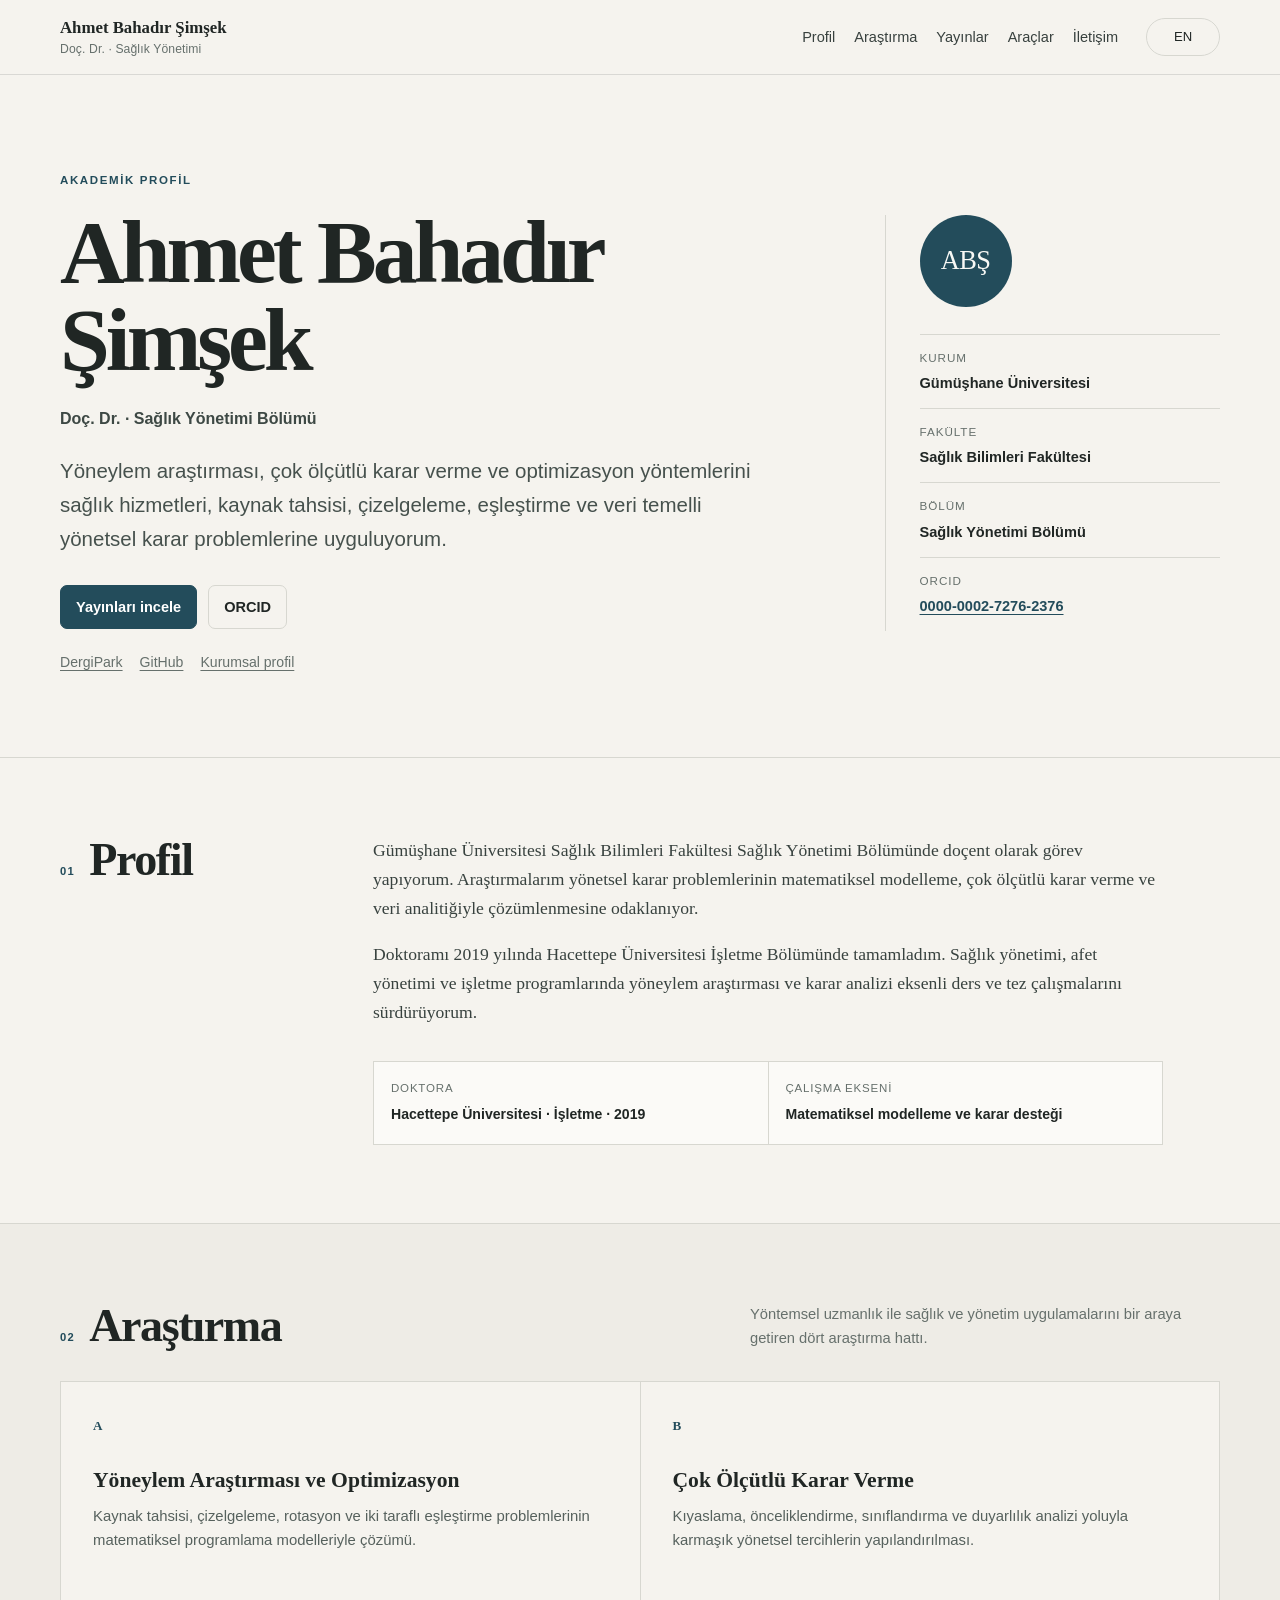
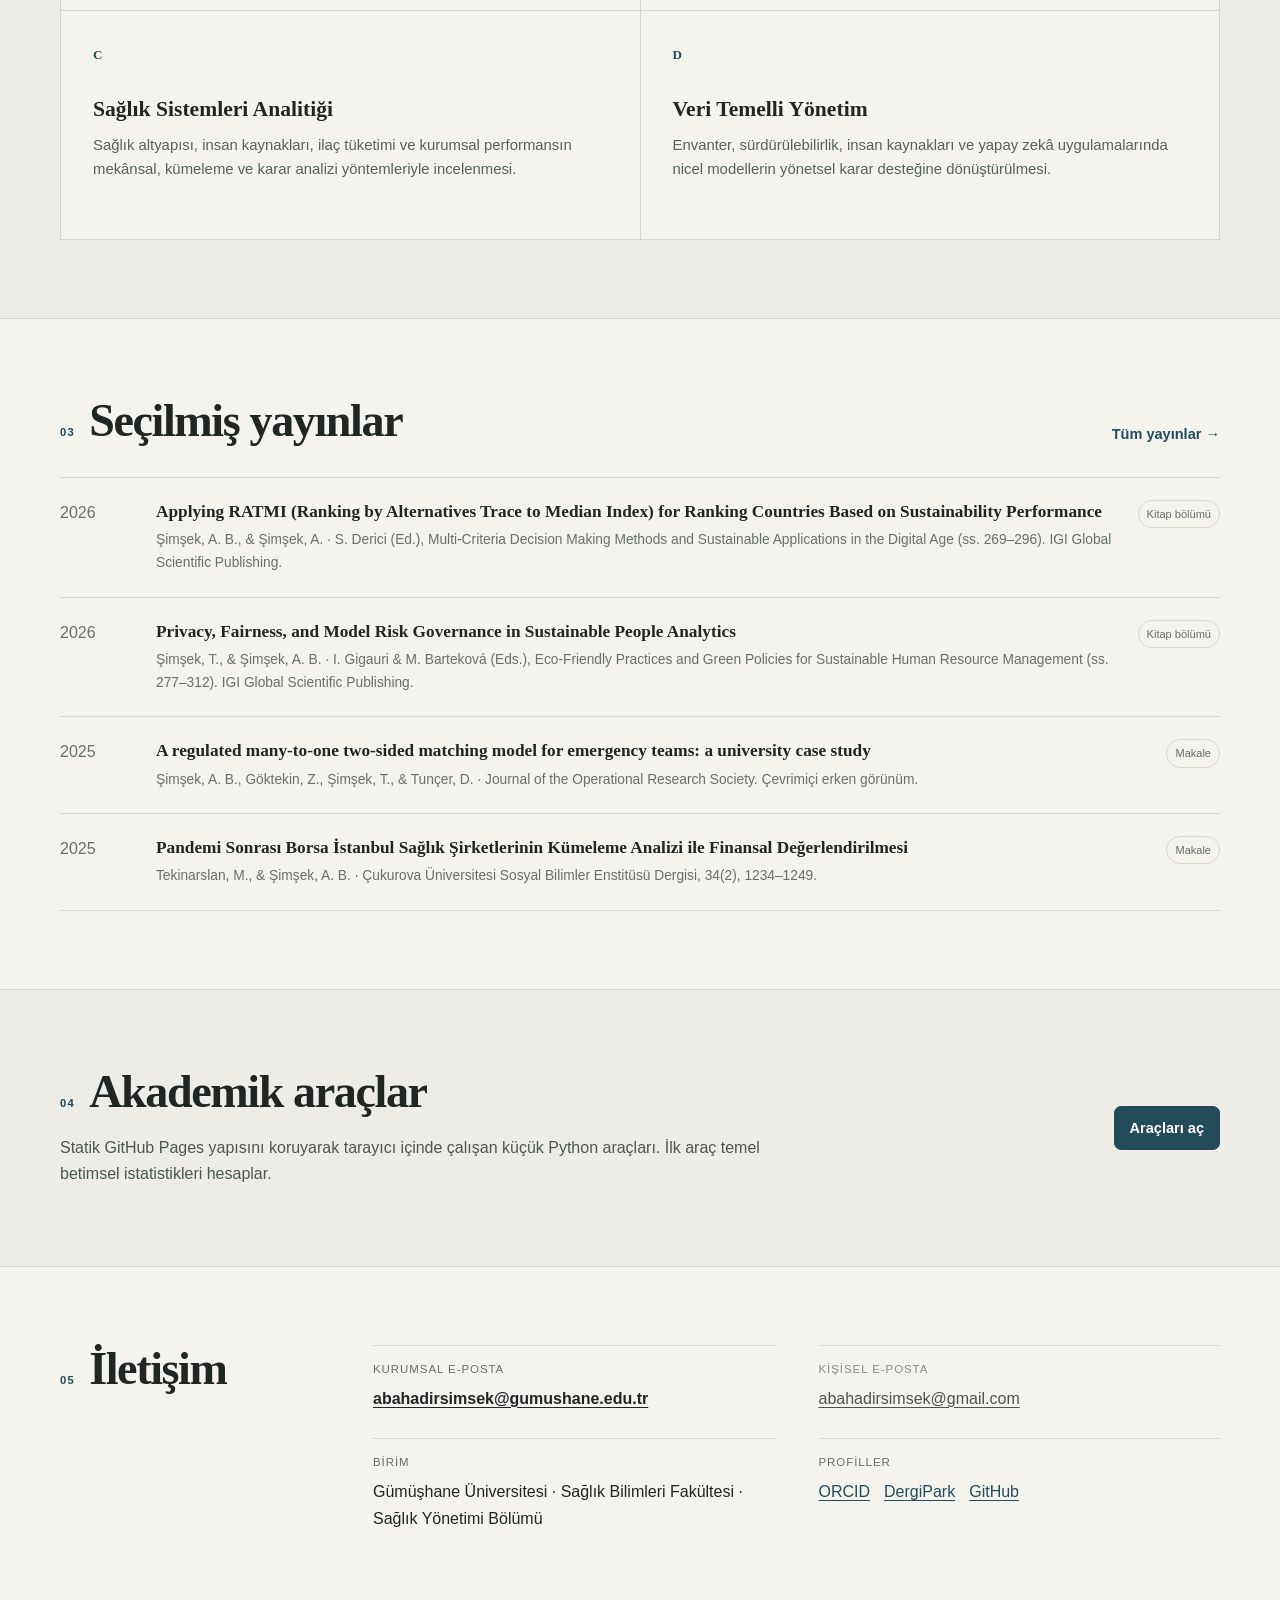
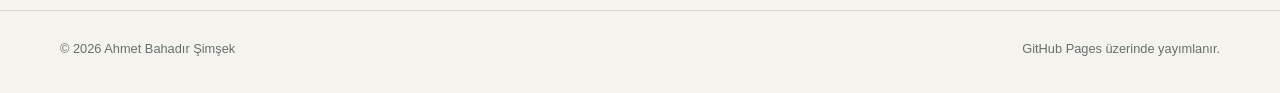
==== commit e68c2c62: "Add files via upload" ====
--- a/index.html
+++ b/index.html
@@ -1,262 +1,193 @@
 <!doctype html>
 <html lang="tr">
 <head>
-  <meta charset="utf-8">
-  <meta name="viewport" content="width=device-width, initial-scale=1">
-  <meta name="description" content="Doç. Dr. Ahmet Bahadır Şimşek — Gümüşhane Üniversitesi, Sağlık Yönetimi. Yöneylem araştırması, çok ölçütlü karar verme, nicel karar yöntemleri ve optimizasyon.">
-  <meta name="theme-color" content="#f5f3ee">
-  <title>Ahmet Bahadır Şimşek | Akademik Profil</title>
-  <link rel="stylesheet" href="assets/style.css">
-  <script type="application/ld+json">
-  {
-    "@context": "https://schema.org",
-    "@type": "Person",
-    "name": "Ahmet Bahadır Şimşek",
-    "honorificPrefix": "Doç. Dr.",
-    "jobTitle": "Associate Professor",
-    "email": "mailto:abahadirsimsek@gumushane.edu.tr",
-    "affiliation": {
-      "@type": "CollegeOrUniversity",
-      "name": "Gümüşhane Üniversitesi"
-    },
-    "sameAs": [
-      "https://orcid.org/0000-0002-7276-2376",
-      "https://dergipark.org.tr/tr/pub/@abahadirsimsek",
-      "https://github.com/abahadirsimsek",
-      "https://saglikyonetimi.gumushane.edu.tr/sayfa/akademik-personel"
-    ]
-  }
-  </script>
+<meta charset="utf-8">
+<meta name="viewport" content="width=device-width, initial-scale=1">
+<meta name="description" content="Doç. Dr. Ahmet Bahadır Şimşek — Gümüşhane Üniversitesi Sağlık Yönetimi. Yöneylem araştırması, çok ölçütlü karar verme, optimizasyon ve sağlık sistemleri analitiği.">
+<meta name="theme-color" content="#f5f3ee">
+<title>Ahmet Bahadır Şimşek | Akademik Profil</title>
+<link rel="canonical" href="https://abahadirsimsek.github.io/">
+<link rel="alternate" hreflang="tr" href="https://abahadirsimsek.github.io/">
+<link rel="alternate" hreflang="en" href="https://abahadirsimsek.github.io/en/">
+<link rel="alternate" hreflang="x-default" href="https://abahadirsimsek.github.io/">
+<meta property="og:type" content="website">
+<meta property="og:site_name" content="Ahmet Bahadır Şimşek">
+<meta property="og:title" content="Ahmet Bahadır Şimşek | Akademik Profil">
+<meta property="og:description" content="Doç. Dr. Ahmet Bahadır Şimşek — Gümüşhane Üniversitesi Sağlık Yönetimi. Yöneylem araştırması, çok ölçütlü karar verme, optimizasyon ve sağlık sistemleri analitiği.">
+<meta property="og:url" content="https://abahadirsimsek.github.io/">
+<meta property="og:locale" content="tr_TR">
+<meta property="og:locale:alternate" content="en_US">
+<meta name="twitter:card" content="summary">
+<meta name="twitter:title" content="Ahmet Bahadır Şimşek | Akademik Profil">
+<meta name="twitter:description" content="Doç. Dr. Ahmet Bahadır Şimşek — Gümüşhane Üniversitesi Sağlık Yönetimi. Yöneylem araştırması, çok ölçütlü karar verme, optimizasyon ve sağlık sistemleri analitiği.">
+<link rel="icon" href="assets/favicon.svg" type="image/svg+xml">
+<link rel="stylesheet" href="assets/style.css">
+<script type="application/ld+json">{"@context":"https://schema.org","@type":"Person","name":"Ahmet Bahadır Şimşek","honorificPrefix":"Doç. Dr.","jobTitle":"Doçent","description":"Yöneylem araştırması, çok ölçütlü karar verme, optimizasyon ve sağlık sistemleri analitiği alanlarında çalışan öğretim üyesi.","email":"mailto:abahadirsimsek@gumushane.edu.tr","identifier":{"@type":"PropertyValue","propertyID":"ORCID","value":"0000-0002-7276-2376"},"affiliation":{"@type":"CollegeOrUniversity","name":"Gümüşhane Üniversitesi","url":"https://www.gumushane.edu.tr/"},"sameAs":["https://orcid.org/0000-0002-7276-2376","https://dergipark.org.tr/tr/pub/@abahadirsimsek","https://github.com/abahadirsimsek","https://saglikyonetimi.gumushane.edu.tr/sayfa/akademik-personel"]}</script>
 </head>
 <body>
-  <a class="skip-link" href="#main" data-tr="İçeriğe geç" data-en="Skip to content">İçeriğe geç</a>
+<a class="skip-link" href="#main">İçeriğe geç</a>
+<header class="site-header">
+  <div class="shell header-inner">
+    <a class="identity" href="index.html">
+      <span class="identity-name">Ahmet Bahadır Şimşek</span>
+      <span class="identity-role">Doç. Dr. · Sağlık Yönetimi</span>
+    </a>
+    <nav class="nav" aria-label="Ana menü">
+      <a href="index.html#profil">Profil</a>
+<a href="index.html#arastirma">Araştırma</a>
+<a href="publications.html">Yayınlar</a>
+<a href="tools.html">Araçlar</a>
+<a href="index.html#iletisim">İletişim</a>
+    </nav>
+    <a class="lang-link" href="en/" hreflang="en">EN</a>
+  </div>
+</header>
+<main id="main">
+<section class="hero">
+  <div class="shell hero-grid">
+    <div class="hero-copy">
+      <p class="eyebrow">Akademik profil</p>
+      <h1>Ahmet Bahadır Şimşek</h1>
+      <p class="hero-role">Doç. Dr. · Sağlık Yönetimi Bölümü</p>
+      <p class="lead">Yöneylem araştırması, çok ölçütlü karar verme ve optimizasyon yöntemlerini sağlık hizmetleri, kaynak tahsisi, çizelgeleme, eşleştirme ve veri temelli yönetsel karar problemlerine uyguluyorum.</p>
+      <div class="hero-actions">
+        <a class="button primary" href="publications.html">Yayınları incele</a>
+        <a class="button ghost" href="https://orcid.org/0000-0002-7276-2376" target="_blank" rel="me noopener noreferrer">ORCID</a>
+      </div>
+      <div class="micro-links">
+        <a href="https://dergipark.org.tr/tr/pub/@abahadirsimsek" target="_blank" rel="noopener noreferrer">DergiPark</a>
+        <a href="https://github.com/abahadirsimsek" target="_blank" rel="me noopener noreferrer">GitHub</a>
+        <a href="https://saglikyonetimi.gumushane.edu.tr/sayfa/akademik-personel" target="_blank" rel="noopener noreferrer">Kurumsal profil</a>
+      </div>
+    </div>
+    <aside class="profile-aside">
+      <div class="monogram" aria-hidden="true">ABŞ</div>
+      <dl class="facts">
+        <div><dt>Kurum</dt><dd>Gümüşhane Üniversitesi</dd></div>
+        <div><dt>Fakülte</dt><dd>Sağlık Bilimleri Fakültesi</dd></div>
+        <div><dt>Bölüm</dt><dd>Sağlık Yönetimi Bölümü</dd></div>
+        <div><dt>ORCID</dt><dd><a href="https://orcid.org/0000-0002-7276-2376" target="_blank" rel="me noopener noreferrer">0000-0002-7276-2376</a></dd></div>
+      </dl>
+    </aside>
+  </div>
+</section>
 
-  <header class="site-header">
-    <div class="shell header-inner">
-      <a class="identity" href="index.html" aria-label="Ahmet Bahadır Şimşek">
-        <span class="identity-name">Ahmet Bahadır Şimşek</span>
-        <span class="identity-role" data-tr="Doç. Dr. · Sağlık Yönetimi" data-en="Associate Professor · Health Care Management">Doç. Dr. · Sağlık Yönetimi</span>
-      </a>
+<section id="profil" class="section">
+  <div class="shell split">
+    <div class="section-label"><span>01</span><h2>Profil</h2></div>
+    <div class="prose">
+      <p>Gümüşhane Üniversitesi Sağlık Bilimleri Fakültesi Sağlık Yönetimi Bölümünde doçent olarak görev yapıyorum. Araştırmalarım yönetsel karar problemlerinin matematiksel modelleme, çok ölçütlü karar verme ve veri analitiğiyle çözümlenmesine odaklanıyor.</p>
+      <p>Doktoramı 2019 yılında Hacettepe Üniversitesi İşletme Bölümünde tamamladım. Sağlık yönetimi, afet yönetimi ve işletme programlarında yöneylem araştırması ve karar analizi eksenli ders ve tez çalışmalarını sürdürüyorum.</p>
+      <div class="profile-strip">
+        <div><span>Doktora</span><strong>Hacettepe Üniversitesi · İşletme · 2019</strong></div>
+        <div><span>Çalışma ekseni</span><strong>Matematiksel modelleme ve karar desteği</strong></div>
+      </div>
+    </div>
+  </div>
+</section>
 
-      <nav class="nav" aria-label="Ana menü">
-        <a href="#profil" data-tr="Profil" data-en="Profile">Profil</a>
-        <a href="#arastirma" data-tr="Araştırma" data-en="Research">Araştırma</a>
-        <a href="publications.html" data-tr="Yayınlar" data-en="Publications">Yayınlar</a>
-        <a href="tools.html" data-tr="Araçlar" data-en="Tools">Araçlar</a>
-        <a href="#iletisim" data-tr="İletişim" data-en="Contact">İletişim</a>
-      </nav>
+<section id="arastirma" class="section tint">
+  <div class="shell">
+    <div class="section-head">
+      <div class="section-label"><span>02</span><h2>Araştırma</h2></div>
+      <p class="section-note">Yöntemsel uzmanlık ile sağlık ve yönetim uygulamalarını bir araya getiren dört araştırma hattı.</p>
+    </div>
+    <div class="research-grid"><article class="research-card"><span class="research-index">A</span><h3>Yöneylem Araştırması ve Optimizasyon</h3><p>Kaynak tahsisi, çizelgeleme, rotasyon ve iki taraflı eşleştirme problemlerinin matematiksel programlama modelleriyle çözümü.</p></article>
+<article class="research-card"><span class="research-index">B</span><h3>Çok Ölçütlü Karar Verme</h3><p>Kıyaslama, önceliklendirme, sınıflandırma ve duyarlılık analizi yoluyla karmaşık yönetsel tercihlerin yapılandırılması.</p></article>
+<article class="research-card"><span class="research-index">C</span><h3>Sağlık Sistemleri Analitiği</h3><p>Sağlık altyapısı, insan kaynakları, ilaç tüketimi ve kurumsal performansın mekânsal, kümeleme ve karar analizi yöntemleriyle incelenmesi.</p></article>
+<article class="research-card"><span class="research-index">D</span><h3>Veri Temelli Yönetim</h3><p>Envanter, sürdürülebilirlik, insan kaynakları ve yapay zekâ uygulamalarında nicel modellerin yönetsel karar desteğine dönüştürülmesi.</p></article></div>
+  </div>
+</section>
 
-      <button class="lang-toggle" type="button" data-lang-toggle aria-label="Switch language">
-        <span class="lang-current">TR</span><span aria-hidden="true"> / </span><span class="lang-other">EN</span>
-      </button>
+<section class="section">
+  <div class="shell">
+    <div class="section-head">
+      <div class="section-label"><span>03</span><h2>Seçilmiş yayınlar</h2></div>
+      <a class="quiet-link" href="publications.html">Tüm yayınlar →</a>
     </div>
-  </header>
+    <div class="featured-publications">
+      <!-- GENERATED:FEATURED:START -->
+<article class="featured-item">
+  <span class="featured-year">2026</span>
+  <div>
+    <h3 class="featured-title"><a href="https://doi.org/10.4018/979-8-3693-8789-4.ch009" target="_blank" rel="noopener noreferrer">Applying RATMI (Ranking by Alternatives Trace to Median Index) for Ranking Countries Based on Sustainability Performance</a></h3>
+    <p class="featured-meta">Şimşek, A. B., &amp; Şimşek, A. · S. Derici (Ed.), Multi-Criteria Decision Making Methods and Sustainable Applications in the Digital Age (ss. 269–296). IGI Global Scientific Publishing.</p>
+  </div>
+  <span class="type-badge">Kitap bölümü</span>
+</article>
+<article class="featured-item">
+  <span class="featured-year">2026</span>
+  <div>
+    <h3 class="featured-title"><a href="https://doi.org/10.4018/979-8-3373-8546-4.ch010" target="_blank" rel="noopener noreferrer">Privacy, Fairness, and Model Risk Governance in Sustainable People Analytics</a></h3>
+    <p class="featured-meta">Şimşek, T., &amp; Şimşek, A. B. · I. Gigauri &amp; M. Barteková (Eds.), Eco-Friendly Practices and Green Policies for Sustainable Human Resource Management (ss. 277–312). IGI Global Scientific Publishing.</p>
+  </div>
+  <span class="type-badge">Kitap bölümü</span>
+</article>
+<article class="featured-item">
+  <span class="featured-year">2025</span>
+  <div>
+    <h3 class="featured-title"><a href="https://doi.org/10.1080/01605682.2025.2577774" target="_blank" rel="noopener noreferrer">A regulated many-to-one two-sided matching model for emergency teams: a university case study</a></h3>
+    <p class="featured-meta">Şimşek, A. B., Göktekin, Z., Şimşek, T., &amp; Tunçer, D. · Journal of the Operational Research Society. Çevrimiçi erken görünüm.</p>
+  </div>
+  <span class="type-badge">Makale</span>
+</article>
+<article class="featured-item">
+  <span class="featured-year">2025</span>
+  <div>
+    <h3 class="featured-title"><a href="https://doi.org/10.35379/cusosbil.1643022" target="_blank" rel="noopener noreferrer">Pandemi Sonrası Borsa İstanbul Sağlık Şirketlerinin Kümeleme Analizi ile Finansal Değerlendirilmesi</a></h3>
+    <p class="featured-meta">Tekinarslan, M., &amp; Şimşek, A. B. · Çukurova Üniversitesi Sosyal Bilimler Enstitüsü Dergisi, 34(2), 1234–1249.</p>
+  </div>
+  <span class="type-badge">Makale</span>
+</article>
+<!-- GENERATED:FEATURED:END -->
+    </div>
+  </div>
+</section>
 
-  <main id="main">
-    <section class="hero">
-      <div class="shell hero-grid">
-        <div class="hero-copy">
-          <p class="eyebrow" data-tr="Akademik profil" data-en="Academic profile">Akademik profil</p>
-          <h1>Ahmet Bahadır Şimşek</h1>
-          <p class="hero-role" data-tr="Doç. Dr. · Sağlık Yönetimi Bölümü" data-en="Associate Professor · Department of Health Care Management">Doç. Dr. · Sağlık Yönetimi Bölümü</p>
-          <p class="lead"
-             data-tr="Yöneylem araştırması, çok ölçütlü karar verme ve optimizasyon yöntemlerini sağlık hizmetleri, kaynak tahsisi, çizelgeleme, eşleştirme ve veri temelli yönetsel karar problemlerine uyguluyorum."
-             data-en="I apply operations research, multi-criteria decision analysis, and optimization methods to healthcare, resource allocation, scheduling, matching, and data-driven managerial decision problems.">
-            Yöneylem araştırması, çok ölçütlü karar verme ve optimizasyon yöntemlerini sağlık hizmetleri, kaynak tahsisi, çizelgeleme, eşleştirme ve veri temelli yönetsel karar problemlerine uyguluyorum.
-          </p>
+<section class="section tint">
+  <div class="shell tools-banner">
+    <div>
+      <div class="section-label"><span>04</span><h2>Akademik araçlar</h2></div>
+      <p>Statik GitHub Pages yapısını koruyarak tarayıcı içinde çalışan küçük Python araçları. İlk araç temel betimsel istatistikleri hesaplar.</p>
+    </div>
+    <a class="button primary" href="tools.html">Araçları aç</a>
+  </div>
+</section>
 
-          <div class="hero-actions">
-            <a class="button primary" href="publications.html" data-tr="Yayınları incele" data-en="View publications">Yayınları incele</a>
-            <a class="button ghost" href="https://orcid.org/0000-0002-7276-2376" target="_blank" rel="me noopener">ORCID</a>
-          </div>
-
-          <div class="micro-links">
-            <a href="https://dergipark.org.tr/tr/pub/@abahadirsimsek" target="_blank" rel="noopener">DergiPark</a>
-            <a href="https://github.com/abahadirsimsek" target="_blank" rel="me noopener">GitHub</a>
-            <a href="https://saglikyonetimi.gumushane.edu.tr/sayfa/akademik-personel" target="_blank" rel="noopener" data-tr="Kurumsal profil" data-en="Institutional profile">Kurumsal profil</a>
-          </div>
-        </div>
-
-        <aside class="profile-aside">
-          <div class="monogram" aria-hidden="true">ABŞ</div>
-          <dl class="facts">
-            <div>
-              <dt data-tr="Kurum" data-en="Institution">Kurum</dt>
-              <dd data-tr="Gümüşhane Üniversitesi" data-en="Gümüşhane University">Gümüşhane Üniversitesi</dd>
-            </div>
-            <div>
-              <dt data-tr="Fakülte" data-en="Faculty">Fakülte</dt>
-              <dd data-tr="Sağlık Bilimleri Fakültesi" data-en="Faculty of Health Sciences">Sağlık Bilimleri Fakültesi</dd>
-            </div>
-            <div>
-              <dt data-tr="Bölüm" data-en="Department">Bölüm</dt>
-              <dd data-tr="Sağlık Yönetimi Bölümü" data-en="Department of Health Care Management">Sağlık Yönetimi Bölümü</dd>
-            </div>
-            <div>
-              <dt>ORCID</dt>
-              <dd><a href="https://orcid.org/0000-0002-7276-2376" target="_blank" rel="me noopener">0000-0002-7276-2376</a></dd>
-            </div>
-          </dl>
-        </aside>
+<section id="iletisim" class="section">
+  <div class="shell split">
+    <div class="section-label"><span>05</span><h2>İletişim</h2></div>
+    <div class="contact-grid">
+      <div class="contact-item contact-primary">
+        <span>Kurumsal e-posta</span>
+        <a href="mailto:abahadirsimsek@gumushane.edu.tr">abahadirsimsek@gumushane.edu.tr</a>
       </div>
-    </section>
-
-    <section id="profil" class="section">
-      <div class="shell split">
-        <div class="section-label">
-          <span>01</span>
-          <h2 data-tr="Profil" data-en="Profile">Profil</h2>
-        </div>
-        <div class="prose">
-          <p data-tr="Gümüşhane Üniversitesi Sağlık Bilimleri Fakültesi Sağlık Yönetimi Bölümünde doçent olarak görev yapıyorum. Araştırmalarım yönetsel karar problemlerinin matematiksel modelleme, çok ölçütlü karar verme ve veri analitiğiyle çözümlenmesine odaklanıyor."
-             data-en="I am an Associate Professor in the Department of Health Care Management, Faculty of Health Sciences, Gümüşhane University. My research focuses on addressing managerial decision problems through mathematical modelling, multi-criteria decision analysis, and data analytics.">
-            Gümüşhane Üniversitesi Sağlık Bilimleri Fakültesi Sağlık Yönetimi Bölümünde doçent olarak görev yapıyorum. Araştırmalarım yönetsel karar problemlerinin matematiksel modelleme, çok ölçütlü karar verme ve veri analitiğiyle çözümlenmesine odaklanıyor.
-          </p>
-          <p data-tr="Doktoramı 2019 yılında Hacettepe Üniversitesi İşletme Bölümünde tamamladım. Sağlık yönetimi, afet yönetimi ve işletme programlarında yöneylem araştırması ve karar analizi eksenli ders ve tez çalışmalarını sürdürüyorum."
-             data-en="I received my PhD from Hacettepe University, Department of Business Administration, in 2019. My teaching and thesis supervision span operations research and decision analysis across health management, disaster management, and business programmes.">
-            Doktoramı 2019 yılında Hacettepe Üniversitesi İşletme Bölümünde tamamladım. Sağlık yönetimi, afet yönetimi ve işletme programlarında yöneylem araştırması ve karar analizi eksenli ders ve tez çalışmalarını sürdürüyorum.
-          </p>
-
-          <div class="profile-strip">
-            <div>
-              <span data-tr="Doktora" data-en="PhD">Doktora</span>
-              <strong data-tr="Hacettepe Üniversitesi · İşletme · 2019" data-en="Hacettepe University · Business Administration · 2019">Hacettepe Üniversitesi · İşletme · 2019</strong>
-            </div>
-            <div>
-              <span data-tr="Çalışma ekseni" data-en="Research orientation">Çalışma ekseni</span>
-              <strong data-tr="Matematiksel modelleme ve karar desteği" data-en="Mathematical modelling and decision support">Matematiksel modelleme ve karar desteği</strong>
-            </div>
-          </div>
-        </div>
+      <div class="contact-item contact-secondary">
+        <span>Kişisel e-posta</span>
+        <a href="mailto:abahadirsimsek@gmail.com">abahadirsimsek@gmail.com</a>
       </div>
-    </section>
-
-    <section id="arastirma" class="section tint">
-      <div class="shell">
-        <div class="section-head">
-          <div class="section-label">
-            <span>02</span>
-            <h2 data-tr="Araştırma" data-en="Research">Araştırma</h2>
-          </div>
-          <p class="section-note"
-             data-tr="Yöntemsel uzmanlık ile sağlık ve yönetim uygulamalarını bir araya getiren dört araştırma hattı."
-             data-en="Four research lines connecting methodological expertise with healthcare and management applications.">
-            Yöntemsel uzmanlık ile sağlık ve yönetim uygulamalarını bir araya getiren dört araştırma hattı.
-          </p>
-        </div>
-
-        <div class="research-grid">
-          <article class="research-card">
-            <span class="research-index">A</span>
-            <h3 data-tr="Yöneylem Araştırması ve Optimizasyon" data-en="Operations Research & Optimization">Yöneylem Araştırması ve Optimizasyon</h3>
-            <p data-tr="Kaynak tahsisi, çizelgeleme, rotasyon ve iki taraflı eşleştirme problemlerinin matematiksel programlama modelleriyle çözümü."
-               data-en="Mathematical-programming approaches to resource allocation, scheduling, rotation, and two-sided matching problems.">
-              Kaynak tahsisi, çizelgeleme, rotasyon ve iki taraflı eşleştirme problemlerinin matematiksel programlama modelleriyle çözümü.
-            </p>
-          </article>
-
-          <article class="research-card">
-            <span class="research-index">B</span>
-            <h3 data-tr="Çok Ölçütlü Karar Verme" data-en="Multi-Criteria Decision Analysis">Çok Ölçütlü Karar Verme</h3>
-            <p data-tr="Kıyaslama, önceliklendirme, sınıflandırma ve duyarlılık analizi yoluyla karmaşık yönetsel tercihlerin yapılandırılması."
-               data-en="Structuring complex managerial preferences through benchmarking, prioritisation, classification, and sensitivity analysis.">
-              Kıyaslama, önceliklendirme, sınıflandırma ve duyarlılık analizi yoluyla karmaşık yönetsel tercihlerin yapılandırılması.
-            </p>
-          </article>
-
-          <article class="research-card">
-            <span class="research-index">C</span>
-            <h3 data-tr="Sağlık Sistemleri Analitiği" data-en="Health Systems Analytics">Sağlık Sistemleri Analitiği</h3>
-            <p data-tr="Sağlık altyapısı, insan kaynakları, ilaç tüketimi ve kurumsal performansın mekânsal, kümeleme ve karar analizi yöntemleriyle incelenmesi."
-               data-en="Analysis of health infrastructure, workforce, pharmaceutical consumption, and organisational performance using spatial, clustering, and decision-analytic methods.">
-              Sağlık altyapısı, insan kaynakları, ilaç tüketimi ve kurumsal performansın mekânsal, kümeleme ve karar analizi yöntemleriyle incelenmesi.
-            </p>
-          </article>
-
-          <article class="research-card">
-            <span class="research-index">D</span>
-            <h3 data-tr="Veri Temelli Yönetim" data-en="Data-Driven Management">Veri Temelli Yönetim</h3>
-            <p data-tr="Envanter, sürdürülebilirlik, insan kaynakları ve yapay zekâ uygulamalarında nicel modellerin yönetsel karar desteğine dönüştürülmesi."
-               data-en="Transforming quantitative models into managerial decision support for inventory, sustainability, human resources, and AI-enabled applications.">
-              Envanter, sürdürülebilirlik, insan kaynakları ve yapay zekâ uygulamalarında nicel modellerin yönetsel karar desteğine dönüştürülmesi.
-            </p>
-          </article>
-        </div>
+      <div class="contact-item">
+        <span>Birim</span>
+        <p>Gümüşhane Üniversitesi · Sağlık Bilimleri Fakültesi · Sağlık Yönetimi Bölümü</p>
       </div>
-    </section>
-
-    <section class="section">
-      <div class="shell">
-        <div class="section-head">
-          <div class="section-label">
-            <span>03</span>
-            <h2 data-tr="Seçilmiş yayınlar" data-en="Selected publications">Seçilmiş yayınlar</h2>
-          </div>
-          <a class="quiet-link" href="publications.html" data-tr="Tüm yayınlar →" data-en="All publications →">Tüm yayınlar →</a>
-        </div>
-        <div class="featured-publications" id="featuredPublications"></div>
+      <div class="contact-item">
+        <span>Profiller</span>
+        <p class="inline-links">
+          <a href="https://orcid.org/0000-0002-7276-2376" target="_blank" rel="me noopener noreferrer">ORCID</a>
+          <a href="https://dergipark.org.tr/tr/pub/@abahadirsimsek" target="_blank" rel="noopener noreferrer">DergiPark</a>
+          <a href="https://github.com/abahadirsimsek" target="_blank" rel="me noopener noreferrer">GitHub</a>
+        </p>
       </div>
-    </section>
-
-    <section class="section tint">
-      <div class="shell tools-banner">
-        <div>
-          <div class="section-label">
-            <span>04</span>
-            <h2 data-tr="Akademik araçlar" data-en="Academic tools">Akademik araçlar</h2>
-          </div>
-          <p data-tr="Statik GitHub Pages yapısını koruyarak tarayıcı içinde çalışan küçük Python araçları. İlk araç temel betimsel istatistikleri hesaplar."
-             data-en="Small Python tools that run in the browser while preserving the static GitHub Pages architecture. The first tool calculates basic descriptive statistics.">
-            Statik GitHub Pages yapısını koruyarak tarayıcı içinde çalışan küçük Python araçları. İlk araç temel betimsel istatistikleri hesaplar.
-          </p>
-        </div>
-        <a class="button primary" href="tools.html" data-tr="Araçları aç" data-en="Open tools">Araçları aç</a>
-      </div>
-    </section>
-
-    <section id="iletisim" class="section">
-      <div class="shell split">
-        <div class="section-label">
-          <span>05</span>
-          <h2 data-tr="İletişim" data-en="Contact">İletişim</h2>
-        </div>
-        <div class="contact-grid">
-          <div class="contact-item">
-            <span data-tr="Kurumsal e-posta" data-en="Institutional email">Kurumsal e-posta</span>
-            <a href="mailto:abahadirsimsek@gumushane.edu.tr">abahadirsimsek@gumushane.edu.tr</a>
-          </div>
-          <div class="contact-item">
-            <span data-tr="Kişisel e-posta" data-en="Personal email">Kişisel e-posta</span>
-            <a href="mailto:abahadirsimsek@gmail.com">abahadirsimsek@gmail.com</a>
-          </div>
-          <div class="contact-item">
-            <span data-tr="Birim" data-en="Unit">Birim</span>
-            <p data-tr="Gümüşhane Üniversitesi · Sağlık Bilimleri Fakültesi · Sağlık Yönetimi Bölümü"
-               data-en="Gümüşhane University · Faculty of Health Sciences · Department of Health Care Management">
-              Gümüşhane Üniversitesi · Sağlık Bilimleri Fakültesi · Sağlık Yönetimi Bölümü
-            </p>
-          </div>
-          <div class="contact-item">
-            <span data-tr="Profiller" data-en="Profiles">Profiller</span>
-            <p class="inline-links">
-              <a href="https://orcid.org/0000-0002-7276-2376" target="_blank" rel="me noopener">ORCID</a>
-              <a href="https://dergipark.org.tr/tr/pub/@abahadirsimsek" target="_blank" rel="noopener">DergiPark</a>
-              <a href="https://github.com/abahadirsimsek" target="_blank" rel="me noopener">GitHub</a>
-            </p>
-          </div>
-        </div>
-      </div>
-    </section>
-  </main>
-
-  <footer class="site-footer">
-    <div class="shell footer-inner">
-      <span>© <span id="year"></span> Ahmet Bahadır Şimşek</span>
-      <span data-tr="GitHub Pages üzerinde yayımlanır." data-en="Published with GitHub Pages.">GitHub Pages üzerinde yayımlanır.</span>
     </div>
-  </footer>
-
-  <script src="assets/site.js"></script>
-  <script src="assets/publications.js"></script>
+  </div>
+</section>
+</main>
+<footer class="site-footer">
+  <div class="shell footer-inner">
+    <span>© <span id="year">2026</span> Ahmet Bahadır Şimşek</span>
+    <span>GitHub Pages üzerinde yayımlanır.</span>
+  </div>
+</footer>
+<script src="assets/site.js"></script>
 </body>
-</html>
+</html>
--- a/assets/style.css
+++ b/assets/style.css
@@ -88,7 +88,7 @@
 }
 .nav a:hover { color: var(--accent); }
 
-.lang-toggle {
+.lang-link {
   min-width: 74px;
   padding: 7px 10px;
   border: 1px solid var(--line);
@@ -97,7 +97,7 @@
   border-radius: 999px;
   font-size: .82rem;
 }
-.lang-toggle:hover { border-color: #aeb4b1; background: rgba(255,255,255,.38); }
+.lang-link:hover { border-color: #aeb4b1; background: rgba(255,255,255,.38); }
 .lang-current { font-weight: 750; }
 .lang-other { color: var(--muted); }
 
@@ -812,3 +812,40 @@
     animation-iteration-count: 1 !important;
   }
 }
+
+
+/* v3: language routes + static publication enhancements */
+.lang-link {
+  text-decoration: none;
+  display: inline-flex;
+  align-items: center;
+  justify-content: center;
+}
+.contact-primary a { font-weight: 750; }
+.contact-secondary { opacity: .78; }
+.contact-secondary:hover { opacity: 1; }
+
+.pub-card[hidden], .year-group[hidden] { display: none !important; }
+.no-results {
+  padding: 48px 0;
+  color: var(--muted);
+}
+.pub-actions a:first-child {
+  display: inline-flex;
+  align-items: center;
+  padding: 4px 8px;
+  border: 1px solid var(--line);
+  border-radius: 999px;
+  background: var(--surface);
+  text-decoration: none;
+}
+.pub-actions a:first-child:hover {
+  border-color: var(--accent);
+  background: var(--accent-soft);
+}
+@media (hover: hover) and (pointer: fine) {
+  .summary-toggle { display: none; }
+}
+@media (hover: none), (pointer: coarse) {
+  .summary-toggle { display: inline-block; }
+}
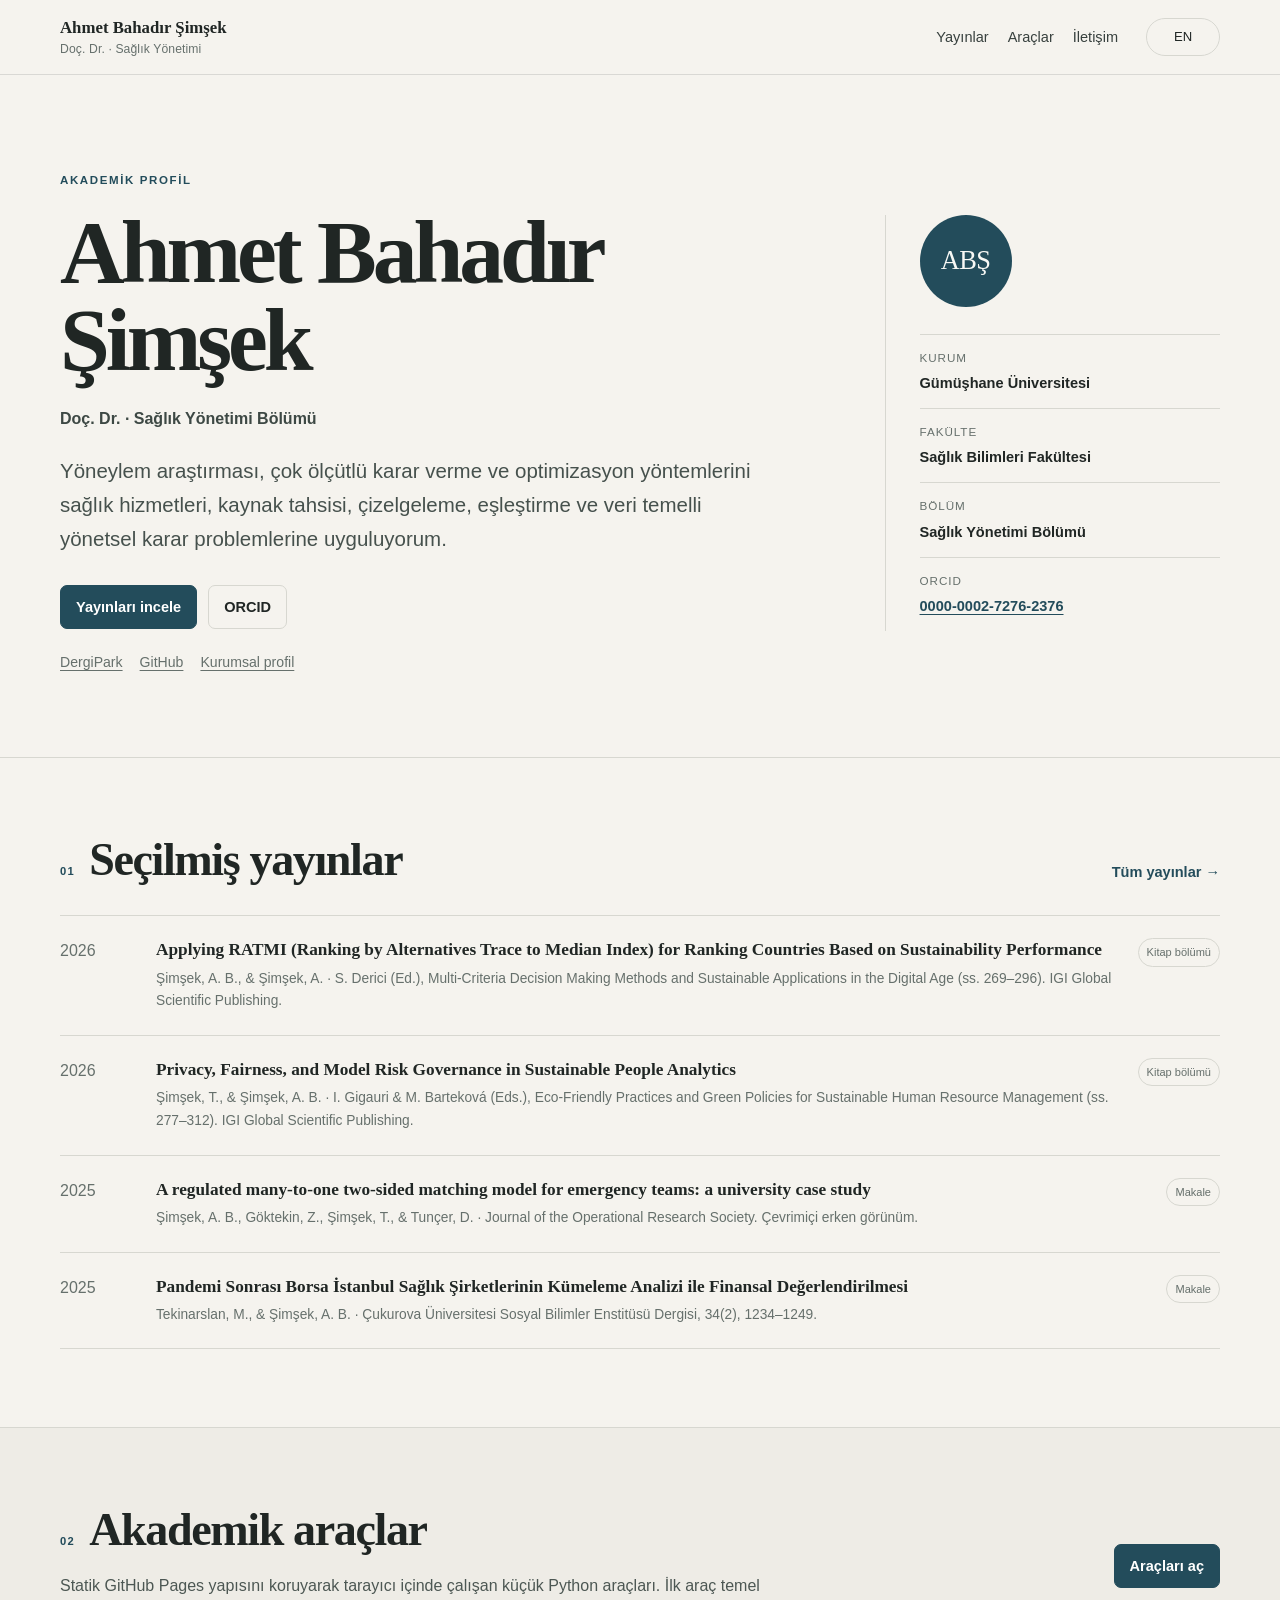
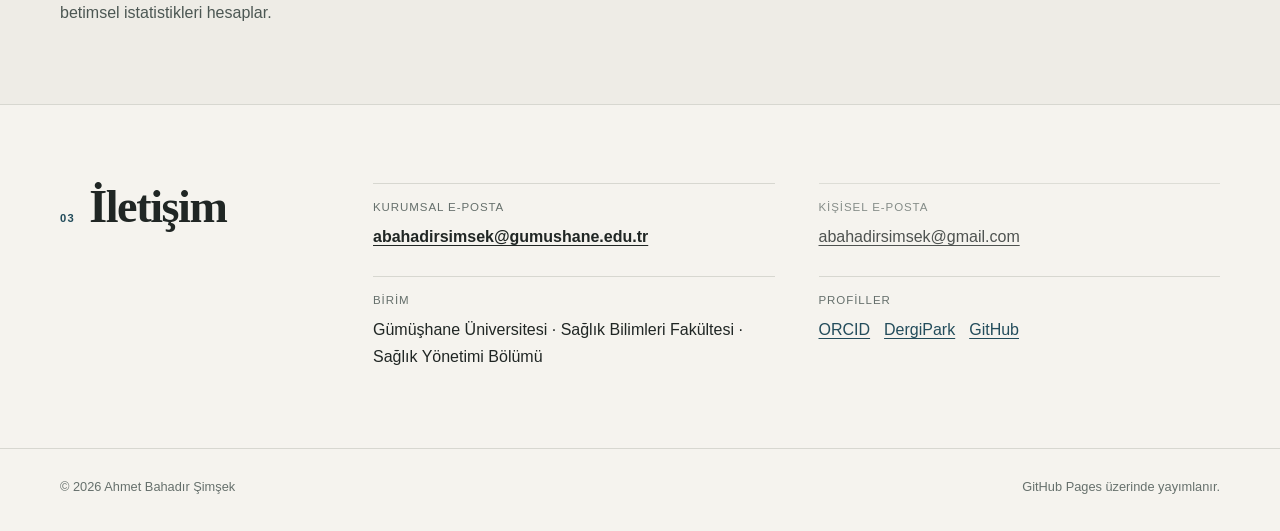
==== commit d0680b23: "Remove profile and research sections from homepage" ====
--- a/index.html
+++ b/index.html
@@ -33,9 +33,7 @@
       <span class="identity-role">Doç. Dr. · Sağlık Yönetimi</span>
     </a>
     <nav class="nav" aria-label="Ana menü">
-      <a href="index.html#profil">Profil</a>
-<a href="index.html#arastirma">Araştırma</a>
-<a href="publications.html">Yayınlar</a>
+      <a href="publications.html">Yayınlar</a>
 <a href="tools.html">Araçlar</a>
 <a href="index.html#iletisim">İletişim</a>
     </nav>
@@ -72,37 +70,10 @@
   </div>
 </section>
 
-<section id="profil" class="section">
-  <div class="shell split">
-    <div class="section-label"><span>01</span><h2>Profil</h2></div>
-    <div class="prose">
-      <p>Gümüşhane Üniversitesi Sağlık Bilimleri Fakültesi Sağlık Yönetimi Bölümünde doçent olarak görev yapıyorum. Araştırmalarım yönetsel karar problemlerinin matematiksel modelleme, çok ölçütlü karar verme ve veri analitiğiyle çözümlenmesine odaklanıyor.</p>
-      <p>Doktoramı 2019 yılında Hacettepe Üniversitesi İşletme Bölümünde tamamladım. Sağlık yönetimi, afet yönetimi ve işletme programlarında yöneylem araştırması ve karar analizi eksenli ders ve tez çalışmalarını sürdürüyorum.</p>
-      <div class="profile-strip">
-        <div><span>Doktora</span><strong>Hacettepe Üniversitesi · İşletme · 2019</strong></div>
-        <div><span>Çalışma ekseni</span><strong>Matematiksel modelleme ve karar desteği</strong></div>
-      </div>
-    </div>
-  </div>
-</section>
-
-<section id="arastirma" class="section tint">
-  <div class="shell">
-    <div class="section-head">
-      <div class="section-label"><span>02</span><h2>Araştırma</h2></div>
-      <p class="section-note">Yöntemsel uzmanlık ile sağlık ve yönetim uygulamalarını bir araya getiren dört araştırma hattı.</p>
-    </div>
-    <div class="research-grid"><article class="research-card"><span class="research-index">A</span><h3>Yöneylem Araştırması ve Optimizasyon</h3><p>Kaynak tahsisi, çizelgeleme, rotasyon ve iki taraflı eşleştirme problemlerinin matematiksel programlama modelleriyle çözümü.</p></article>
-<article class="research-card"><span class="research-index">B</span><h3>Çok Ölçütlü Karar Verme</h3><p>Kıyaslama, önceliklendirme, sınıflandırma ve duyarlılık analizi yoluyla karmaşık yönetsel tercihlerin yapılandırılması.</p></article>
-<article class="research-card"><span class="research-index">C</span><h3>Sağlık Sistemleri Analitiği</h3><p>Sağlık altyapısı, insan kaynakları, ilaç tüketimi ve kurumsal performansın mekânsal, kümeleme ve karar analizi yöntemleriyle incelenmesi.</p></article>
-<article class="research-card"><span class="research-index">D</span><h3>Veri Temelli Yönetim</h3><p>Envanter, sürdürülebilirlik, insan kaynakları ve yapay zekâ uygulamalarında nicel modellerin yönetsel karar desteğine dönüştürülmesi.</p></article></div>
-  </div>
-</section>
-
 <section class="section">
   <div class="shell">
     <div class="section-head">
-      <div class="section-label"><span>03</span><h2>Seçilmiş yayınlar</h2></div>
+      <div class="section-label"><span>01</span><h2>Seçilmiş yayınlar</h2></div>
       <a class="quiet-link" href="publications.html">Tüm yayınlar →</a>
     </div>
     <div class="featured-publications">
@@ -147,7 +118,7 @@
 <section class="section tint">
   <div class="shell tools-banner">
     <div>
-      <div class="section-label"><span>04</span><h2>Akademik araçlar</h2></div>
+      <div class="section-label"><span>02</span><h2>Akademik araçlar</h2></div>
       <p>Statik GitHub Pages yapısını koruyarak tarayıcı içinde çalışan küçük Python araçları. İlk araç temel betimsel istatistikleri hesaplar.</p>
     </div>
     <a class="button primary" href="tools.html">Araçları aç</a>
@@ -156,7 +127,7 @@
 
 <section id="iletisim" class="section">
   <div class="shell split">
-    <div class="section-label"><span>05</span><h2>İletişim</h2></div>
+    <div class="section-label"><span>03</span><h2>İletişim</h2></div>
     <div class="contact-grid">
       <div class="contact-item contact-primary">
         <span>Kurumsal e-posta</span>
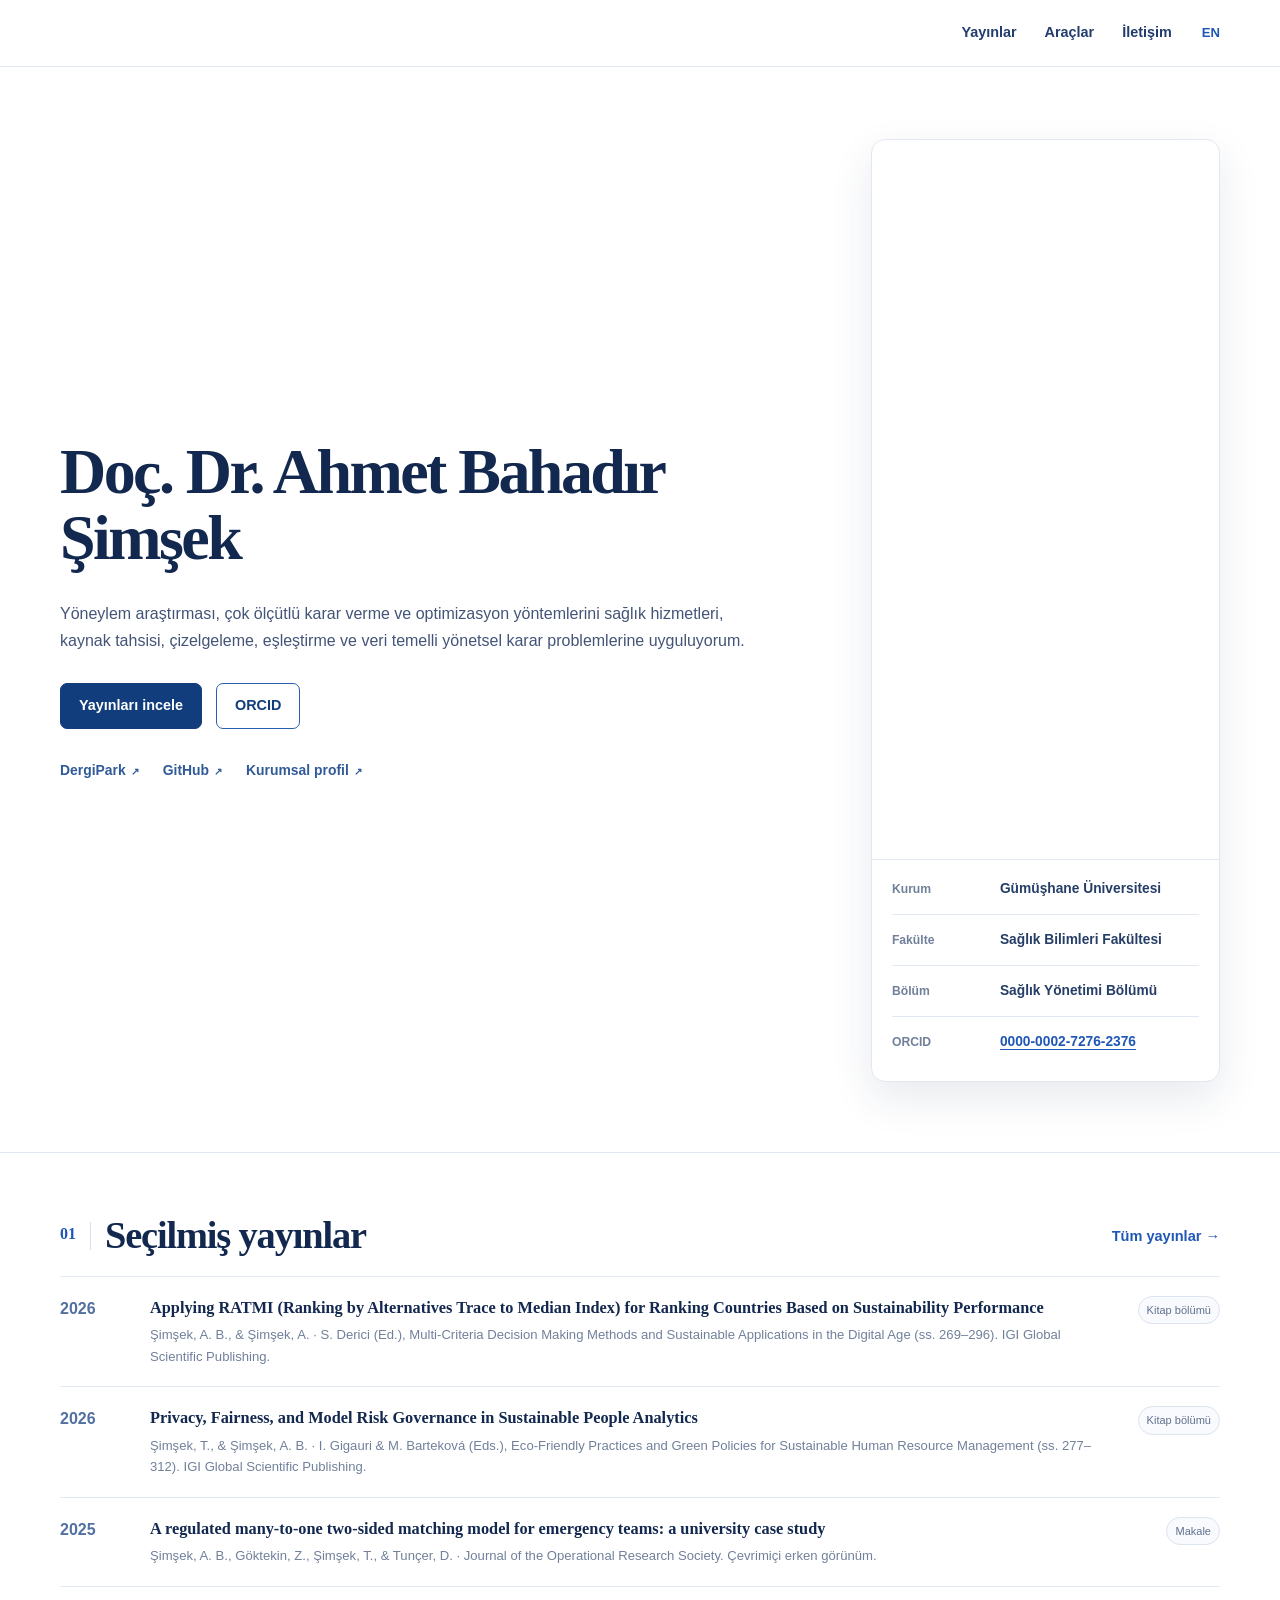
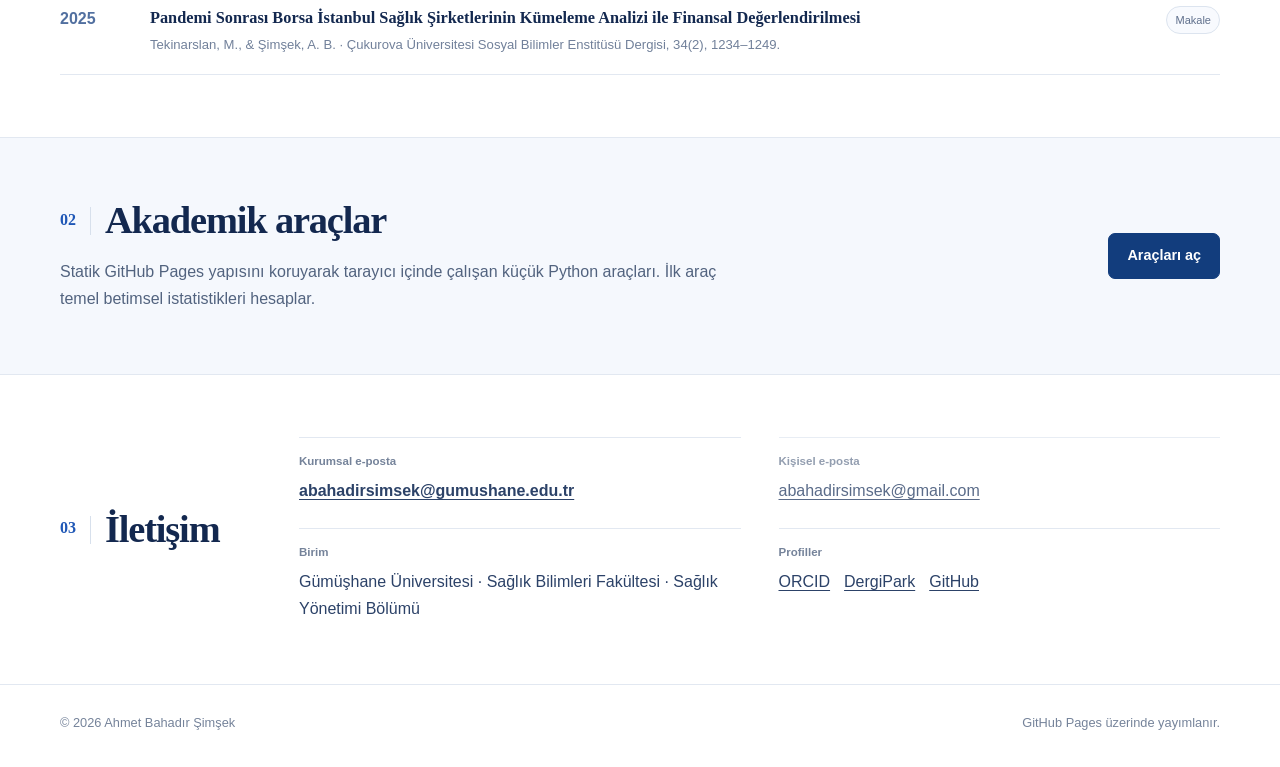
==== commit a23778a1: "Apply approved minimal modern homepage design" ====
--- a/index.html
+++ b/index.html
@@ -4,7 +4,7 @@
 <meta charset="utf-8">
 <meta name="viewport" content="width=device-width, initial-scale=1">
 <meta name="description" content="Doç. Dr. Ahmet Bahadır Şimşek — Gümüşhane Üniversitesi Sağlık Yönetimi. Yöneylem araştırması, çok ölçütlü karar verme, optimizasyon ve sağlık sistemleri analitiği.">
-<meta name="theme-color" content="#f5f3ee">
+<meta name="theme-color" content="#ffffff">
 <title>Ahmet Bahadır Şimşek | Akademik Profil</title>
 <link rel="canonical" href="https://abahadirsimsek.github.io/">
 <link rel="alternate" hreflang="tr" href="https://abahadirsimsek.github.io/">
@@ -15,27 +15,27 @@
 <meta property="og:title" content="Ahmet Bahadır Şimşek | Akademik Profil">
 <meta property="og:description" content="Doç. Dr. Ahmet Bahadır Şimşek — Gümüşhane Üniversitesi Sağlık Yönetimi. Yöneylem araştırması, çok ölçütlü karar verme, optimizasyon ve sağlık sistemleri analitiği.">
 <meta property="og:url" content="https://abahadirsimsek.github.io/">
+<meta property="og:image" content="https://abahadirsimsek.github.io/assets/profile.webp">
+<meta property="og:image:alt" content="Doç. Dr. Ahmet Bahadır Şimşek">
 <meta property="og:locale" content="tr_TR">
 <meta property="og:locale:alternate" content="en_US">
-<meta name="twitter:card" content="summary">
+<meta name="twitter:card" content="summary_large_image">
 <meta name="twitter:title" content="Ahmet Bahadır Şimşek | Akademik Profil">
 <meta name="twitter:description" content="Doç. Dr. Ahmet Bahadır Şimşek — Gümüşhane Üniversitesi Sağlık Yönetimi. Yöneylem araştırması, çok ölçütlü karar verme, optimizasyon ve sağlık sistemleri analitiği.">
+<meta name="twitter:image" content="https://abahadirsimsek.github.io/assets/profile.webp">
 <link rel="icon" href="assets/favicon.svg" type="image/svg+xml">
 <link rel="stylesheet" href="assets/style.css">
-<script type="application/ld+json">{"@context":"https://schema.org","@type":"Person","name":"Ahmet Bahadır Şimşek","honorificPrefix":"Doç. Dr.","jobTitle":"Doçent","description":"Yöneylem araştırması, çok ölçütlü karar verme, optimizasyon ve sağlık sistemleri analitiği alanlarında çalışan öğretim üyesi.","email":"mailto:abahadirsimsek@gumushane.edu.tr","identifier":{"@type":"PropertyValue","propertyID":"ORCID","value":"0000-0002-7276-2376"},"affiliation":{"@type":"CollegeOrUniversity","name":"Gümüşhane Üniversitesi","url":"https://www.gumushane.edu.tr/"},"sameAs":["https://orcid.org/0000-0002-7276-2376","https://dergipark.org.tr/tr/pub/@abahadirsimsek","https://github.com/abahadirsimsek","https://saglikyonetimi.gumushane.edu.tr/sayfa/akademik-personel"]}</script>
+<link rel="stylesheet" href="assets/home.css">
+<script type="application/ld+json">{"@context":"https://schema.org","@type":"Person","name":"Ahmet Bahadır Şimşek","honorificPrefix":"Doç. Dr.","jobTitle":"Doçent","image":"https://abahadirsimsek.github.io/assets/profile.webp","description":"Yöneylem araştırması, çok ölçütlü karar verme, optimizasyon ve sağlık sistemleri analitiği alanlarında çalışan öğretim üyesi.","email":"mailto:abahadirsimsek@gumushane.edu.tr","identifier":{"@type":"PropertyValue","propertyID":"ORCID","value":"0000-0002-7276-2376"},"affiliation":{"@type":"CollegeOrUniversity","name":"Gümüşhane Üniversitesi","url":"https://www.gumushane.edu.tr/"},"sameAs":["https://orcid.org/0000-0002-7276-2376","https://dergipark.org.tr/tr/pub/@abahadirsimsek","https://github.com/abahadirsimsek","https://saglikyonetimi.gumushane.edu.tr/sayfa/akademik-personel"]}</script>
 </head>
-<body>
+<body class="home-page">
 <a class="skip-link" href="#main">İçeriğe geç</a>
 <header class="site-header">
   <div class="shell header-inner">
-    <a class="identity" href="index.html">
-      <span class="identity-name">Ahmet Bahadır Şimşek</span>
-      <span class="identity-role">Doç. Dr. · Sağlık Yönetimi</span>
-    </a>
     <nav class="nav" aria-label="Ana menü">
       <a href="publications.html">Yayınlar</a>
-<a href="tools.html">Araçlar</a>
-<a href="index.html#iletisim">İletişim</a>
+      <a href="tools.html">Araçlar</a>
+      <a href="#iletisim">İletişim</a>
     </nav>
     <a class="lang-link" href="en/" hreflang="en">EN</a>
   </div>
@@ -44,9 +44,7 @@
 <section class="hero">
   <div class="shell hero-grid">
     <div class="hero-copy">
-      <p class="eyebrow">Akademik profil</p>
-      <h1>Ahmet Bahadır Şimşek</h1>
-      <p class="hero-role">Doç. Dr. · Sağlık Yönetimi Bölümü</p>
+      <h1>Doç. Dr. Ahmet Bahadır Şimşek</h1>
       <p class="lead">Yöneylem araştırması, çok ölçütlü karar verme ve optimizasyon yöntemlerini sağlık hizmetleri, kaynak tahsisi, çizelgeleme, eşleştirme ve veri temelli yönetsel karar problemlerine uyguluyorum.</p>
       <div class="hero-actions">
         <a class="button primary" href="publications.html">Yayınları incele</a>
@@ -58,8 +56,8 @@
         <a href="https://saglikyonetimi.gumushane.edu.tr/sayfa/akademik-personel" target="_blank" rel="noopener noreferrer">Kurumsal profil</a>
       </div>
     </div>
-    <aside class="profile-aside">
-      <div class="monogram" aria-hidden="true">ABŞ</div>
+    <aside class="profile-aside" aria-label="Akademik kimlik bilgileri">
+      <img class="profile-photo" src="assets/profile.webp" width="960" height="720" alt="Doç. Dr. Ahmet Bahadır Şimşek" loading="eager" decoding="async">
       <dl class="facts">
         <div><dt>Kurum</dt><dd>Gümüşhane Üniversitesi</dd></div>
         <div><dt>Fakülte</dt><dd>Sağlık Bilimleri Fakültesi</dd></div>
@@ -161,4 +159,4 @@
 </footer>
 <script src="assets/site.js"></script>
 </body>
-</html>+</html>
--- a/assets/home.css
+++ b/assets/home.css
@@ -0,0 +1,293 @@
+/* Homepage visual system: minimal modern */
+.home-page {
+  --home-bg: #ffffff;
+  --home-text: #13284f;
+  --home-muted: #66748e;
+  --home-line: #e2e8f1;
+  --home-accent: #1f57b6;
+  --home-accent-deep: #123d7d;
+  --home-soft: #f5f8fd;
+  --home-card: #ffffff;
+  --home-shadow: 0 16px 42px rgba(26, 48, 87, .10);
+  background: var(--home-bg);
+  color: var(--home-text);
+}
+
+.home-page a { color: var(--home-accent); }
+.home-page a:hover { color: var(--home-accent-deep); }
+
+.home-page .site-header {
+  background: rgba(255,255,255,.95);
+  border-bottom: 1px solid var(--home-line);
+  backdrop-filter: blur(16px);
+}
+
+.home-page .header-inner {
+  min-height: 66px;
+  display: flex;
+  justify-content: flex-end;
+  align-items: center;
+  gap: 30px;
+}
+
+.home-page .nav {
+  gap: 28px;
+  margin-left: auto;
+}
+
+.home-page .nav a {
+  color: #233d6c;
+  font-size: .9rem;
+  font-weight: 600;
+}
+
+.home-page .lang-link {
+  min-width: auto;
+  padding: 0;
+  border: 0;
+  border-radius: 0;
+  color: var(--home-accent);
+  font-weight: 700;
+}
+.home-page .lang-link:hover { background: transparent; }
+
+.home-page .hero {
+  padding: 72px 0 70px;
+  background: #fff;
+  border-bottom: 1px solid var(--home-line);
+}
+
+.home-page .hero-grid {
+  grid-template-columns: minmax(0, 1.42fr) minmax(290px, .68fr);
+  gap: clamp(42px, 7vw, 82px);
+  align-items: center;
+}
+
+.home-page .hero h1 {
+  max-width: 760px;
+  color: var(--home-text);
+  font-size: clamp(2.75rem, 5vw, 4.85rem);
+  line-height: 1.02;
+  letter-spacing: -.04em;
+  font-weight: 650;
+}
+
+.home-page .lead {
+  max-width: 690px;
+  margin-top: 30px;
+  color: #435477;
+  font-size: clamp(1rem, 1.25vw, 1.12rem);
+  line-height: 1.72;
+}
+
+.home-page .hero-actions { margin-top: 28px; gap: 14px; }
+
+.home-page .button {
+  min-height: 46px;
+  padding: 10px 18px;
+  border-radius: 7px;
+  font-size: .9rem;
+}
+
+.home-page .button.primary {
+  background: var(--home-accent-deep);
+  border-color: var(--home-accent-deep);
+  color: #fff;
+}
+.home-page .button.primary:hover { background: #0d3269; }
+
+.home-page .button.ghost {
+  background: #fff;
+  border-color: #2a5eb1;
+  color: var(--home-accent-deep);
+}
+.home-page .button.ghost:hover { background: var(--home-soft); }
+
+.home-page .micro-links {
+  margin-top: 30px;
+  gap: 24px;
+  font-size: .87rem;
+}
+.home-page .micro-links a {
+  color: #315a99;
+  font-weight: 600;
+  text-decoration: none;
+}
+.home-page .micro-links a::after {
+  content: "↗";
+  margin-left: 5px;
+  font-size: .72em;
+}
+
+.home-page .profile-aside {
+  padding: 0;
+  overflow: hidden;
+  border: 1px solid var(--home-line);
+  border-radius: 14px;
+  background: var(--home-card);
+  box-shadow: var(--home-shadow);
+}
+
+.home-page .profile-photo {
+  display: block;
+  width: 100%;
+  aspect-ratio: 4 / 3;
+  object-fit: cover;
+  object-position: center 36%;
+  border-bottom: 1px solid var(--home-line);
+}
+
+.home-page .facts {
+  margin: 0;
+  padding: 4px 20px 14px;
+}
+
+.home-page .facts > div {
+  display: grid;
+  grid-template-columns: 92px minmax(0, 1fr);
+  gap: 16px;
+  align-items: center;
+  padding: 15px 0;
+  border-top: 1px solid var(--home-line);
+}
+.home-page .facts > div:first-child { border-top: 0; }
+
+.home-page .facts dt {
+  color: #71809a;
+  font-size: .76rem;
+  text-transform: none;
+  letter-spacing: 0;
+  font-weight: 600;
+}
+.home-page .facts dd {
+  margin: 0;
+  color: #263e67;
+  font-size: .86rem;
+  font-weight: 700;
+  line-height: 1.35;
+}
+
+.home-page .section { padding: 62px 0; }
+.home-page .section.tint {
+  background: var(--home-soft);
+  border-color: var(--home-line);
+}
+
+.home-page .section-head {
+  align-items: center;
+  margin-bottom: 20px;
+}
+
+.home-page .section-label { gap: 14px; align-items: center; }
+.home-page .section-label > span {
+  color: var(--home-accent);
+  font-family: var(--serif);
+  font-size: 1rem;
+  font-weight: 700;
+  letter-spacing: 0;
+}
+.home-page .section-label > span::after {
+  content: "";
+  display: inline-block;
+  width: 1px;
+  height: 28px;
+  margin-left: 14px;
+  vertical-align: middle;
+  background: #d7e0ec;
+}
+.home-page .section-label h2 {
+  color: var(--home-text);
+  font-size: clamp(1.85rem, 3vw, 2.55rem);
+  font-weight: 650;
+}
+.home-page .quiet-link { color: var(--home-accent); }
+
+.home-page .featured-publications { border-top: 0; }
+.home-page .featured-item {
+  grid-template-columns: 68px minmax(0, 1fr) auto;
+  gap: 22px;
+  padding: 19px 0;
+  border-bottom: 1px solid var(--home-line);
+}
+.home-page .featured-item:first-child { border-top: 1px solid var(--home-line); }
+.home-page .featured-year {
+  color: #5270a0;
+  font-weight: 700;
+}
+.home-page .featured-title {
+  color: var(--home-text);
+  font-size: 1.02rem;
+  line-height: 1.42;
+}
+.home-page .featured-title a { color: var(--home-text); }
+.home-page .featured-title a:hover { color: var(--home-accent); }
+.home-page .featured-meta {
+  color: #71809a;
+  font-size: .82rem;
+}
+.home-page .type-badge {
+  border-color: #dce4ef;
+  background: #f8fafe;
+  color: #61718d;
+}
+
+.home-page .tools-banner {
+  gap: 44px;
+}
+.home-page .tools-banner p {
+  color: #52637f;
+  max-width: 680px;
+}
+
+.home-page .split {
+  grid-template-columns: 185px minmax(0, 1fr);
+  gap: 54px;
+}
+.home-page .contact-grid {
+  grid-template-columns: repeat(2, minmax(0,1fr));
+  gap: 24px 38px;
+}
+.home-page .contact-item {
+  border-top-color: var(--home-line);
+}
+.home-page .contact-item > span {
+  color: #75839a;
+  text-transform: none;
+  letter-spacing: 0;
+  font-weight: 700;
+}
+.home-page .contact-item a,
+.home-page .contact-item p { color: #2c4268; }
+
+.home-page .site-footer {
+  background: #fff;
+  border-top: 1px solid var(--home-line);
+}
+.home-page .footer-inner { color: #75839a; }
+
+@media (max-width: 900px) {
+  .home-page .hero-grid { grid-template-columns: 1fr; gap: 38px; }
+  .home-page .profile-aside { max-width: 430px; }
+  .home-page .split { grid-template-columns: 1fr; gap: 26px; }
+  .home-page .tools-banner { align-items: flex-start; }
+}
+
+@media (max-width: 640px) {
+  .home-page .shell { width: min(calc(100% - 30px), var(--max)); }
+  .home-page .header-inner { min-height: 60px; gap: 18px; }
+  .home-page .nav { gap: 15px; }
+  .home-page .nav a { font-size: .82rem; }
+  .home-page .hero { padding: 52px 0 48px; }
+  .home-page .hero h1 { font-size: clamp(2.35rem, 12vw, 3.6rem); }
+  .home-page .lead { margin-top: 24px; }
+  .home-page .section { padding: 48px 0; }
+  .home-page .section-head { align-items: flex-start; }
+  .home-page .featured-item {
+    grid-template-columns: 54px minmax(0, 1fr);
+    gap: 14px;
+  }
+  .home-page .type-badge { display: none; }
+  .home-page .contact-grid { grid-template-columns: 1fr; }
+  .home-page .tools-banner { flex-direction: column; gap: 26px; }
+  .home-page .facts > div { grid-template-columns: 80px minmax(0,1fr); }
+}
